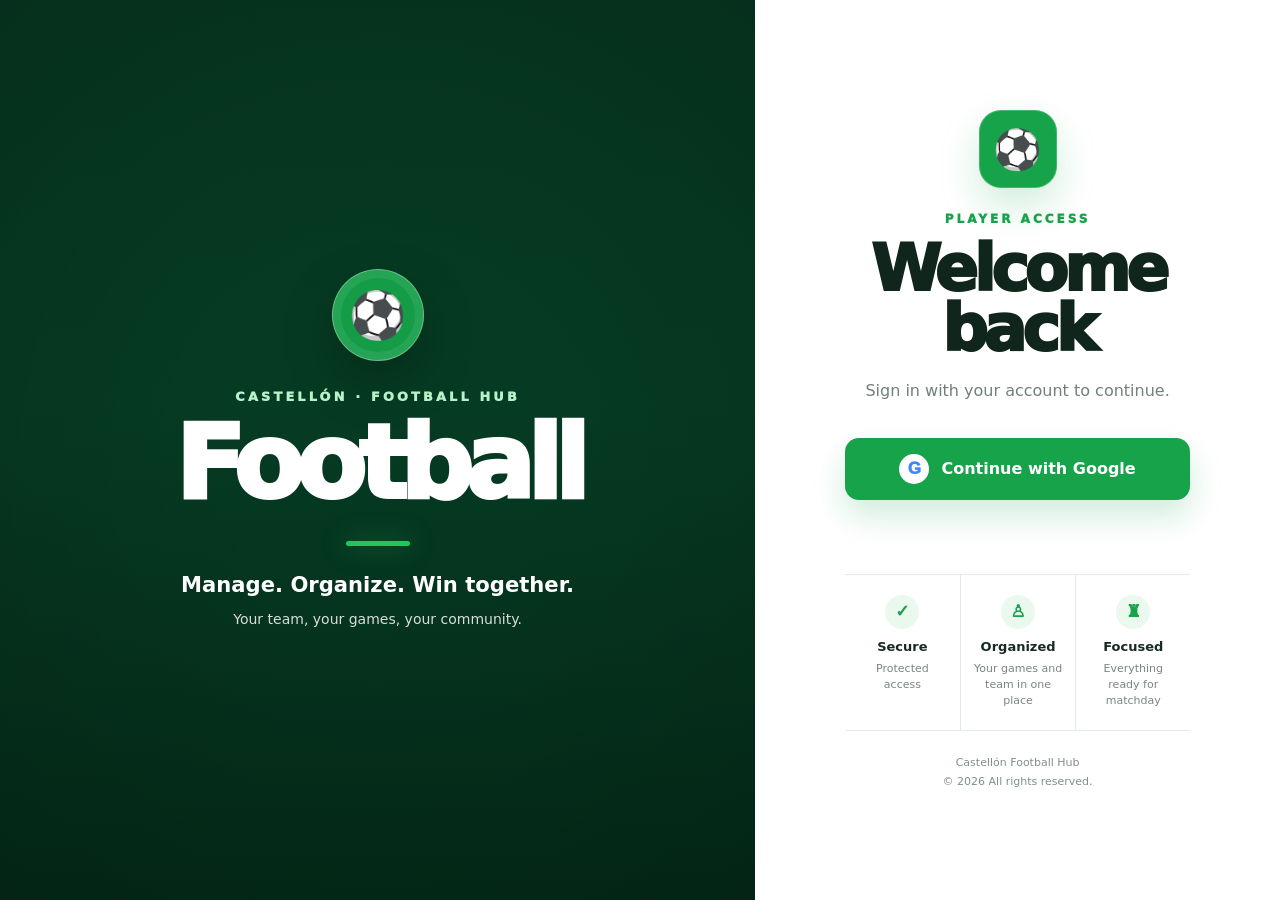
==== office.html @ 0c34403b "Build FC Castellon clubhouse with match centre and private club office" ====
<!doctype html><html lang="en"><head><meta charset="utf-8"><meta name="viewport" content="width=device-width,initial-scale=1"><meta name="theme-color" content="#0b1220"><meta http-equiv="Cache-Control" content="no-cache, no-store, must-revalidate"><meta http-equiv="Pragma" content="no-cache"><meta http-equiv="Expires" content="0"><link rel="icon" type="image/svg+xml" href="favicon.svg"><link rel="apple-touch-icon" href="favicon.svg"><title>Football — Admin</title><link rel="stylesheet" href="style.css?v=20260824-26"><link rel="stylesheet" href="mobile-nav.css?v=20260824-4"><link rel="stylesheet" href="finance-mobile.css?v=20260901-2"><link rel="stylesheet" href="finance-layout.css?v=20260901-6"><link rel="stylesheet" href="dashboard-stats.css?v=20260825-2"><link rel="stylesheet" href="bibs.css?v=20260826-2"><link rel="stylesheet" href="players-view.css?v=20260901-1"><link rel="stylesheet" href="member-user-menu.css?v=20260826-1"><link rel="stylesheet" href="member-payments.css?v=20260827-1"><link rel="stylesheet" href="login-ui-refresh.css?v=20260828-1"><link rel="stylesheet" href="mobile-menu-access.css?v=20260828-4"><link rel="stylesheet" href="office-theme.css?v=20261031-1"></head><body><header class="topbar"><div class="brand-wrap"><div class="ball-logo">⚽</div><div><div class="brand">Football</div><div class="sub">Castellón · Admin</div></div></div><div class="top-actions"><button class="btn btn-primary" id="newGame" style="display:none">+ New Game</button><button class="btn btn-secondary" id="signOut" style="display:none">Sign out</button></div></header><main class="container"><nav class="nav" aria-label="Main navigation"><button class="nav-item active" data-view="dashboard" data-permission="dashboard.view">Dashboard</button><button class="nav-item" data-view="players" data-permission="players.view">Players</button><button class="nav-item" data-view="games" data-permission="games.view">Games</button><button class="nav-item" data-member-payments="true" data-member-only="true">Payments</button><button class="nav-item" data-view="finance" data-permission="payments.view">Finance</button><button class="nav-item" data-view="admin" data-permission="access.manage">Admin & Access</button></nav><div id="app"></div></main><div id="modal-root"></div><script src="api/client.js?v=20261031-php1"></script><script src="api/app-client.js?v=20261031-php1"></script><script src="app.js?v=20261031-php1"></script><script src="players-view.js?v=20261031-php1"></script><script src="auto-teams.js?v=20261031-php1"></script><script src="login-ui-refresh.js?v=20261031-php1"></script><script src="player-games-only.js?v=20261031-php1"></script><script src="player-access.js?v=20261031-php1"></script><script src="member-profile.js?v=20261031-php1"></script><script src="member-user-menu.js?v=20261031-php1"></script><script src="player-access-admin.js?v=20261031-php1"></script><script src="member-profile-style.js?v=20261031-php1"></script><script src="member-payments-page.js?v=20261031-php1"></script><script src="member-payments-badge.js?v=20261031-php1"></script><script src="bib-tracking.js?v=20261031-php1"></script><script src="game-calendar.js?v=20261031-php1"></script><script src="player-nav-visibility.js?v=20261031-php1"></script><script src="member-game-signup.js?v=20261031-php1"></script><script src="member-game-squad.js?v=20261031-php1"></script><script src="member-preview-avatar.js?v=20261031-php1"></script><script src="member-bibs-warning.js?v=20261031-php1"></script><script src="office-entry.js?v=20261031-1"></script></body></html>
---- style.css ----
:root{font-family:Inter,ui-sans-serif,system-ui,-apple-system,BlinkMacSystemFont,"Segoe UI",sans-serif;color:#162033;background:#eef3f0;line-height:1.45}*{box-sizing:border-box}body{margin:0;background:radial-gradient(circle at 10% 0,#fff 0,#eef3f0 40%,#e8eee9 100%)}button,input,select{font:inherit}.topbar{position:sticky;top:0;z-index:5;background:#071b12;color:#fff;padding:16px max(18px,calc((100vw - 1180px)/2));display:flex;justify-content:space-between;align-items:center;box-shadow:0 5px 20px #071b1220}.brand-wrap{display:flex;align-items:center;gap:11px}.ball-logo{width:42px;height:42px;border-radius:12px;display:grid;place-items:center;background:#16a34a;font-size:23px;box-shadow:inset 0 0 0 1px #ffffff20}.brand{font-size:22px;font-weight:900;letter-spacing:-.04em}.sub{font-size:11px;color:#9fb8aa;margin-top:1px}.container{max-width:1180px;margin:auto;padding:20px 18px 60px}.nav{display:flex;gap:5px;margin-bottom:20px}.nav-item{border:1px solid transparent;background:transparent;color:#52655b;border-radius:10px;padding:9px 13px;font-weight:800;cursor:pointer}.nav-item:hover{background:#ffffffaa}.nav-item.active{background:#fff;color:#10231a;border-color:#dce6df;box-shadow:0 2px 8px #10231a0d}.page-head{display:flex;justify-content:space-between;align-items:flex-end;gap:18px;margin-bottom:17px}.eyebrow{text-transform:uppercase;letter-spacing:.12em;font-size:10px;font-weight:900;color:#698074}.eyebrow.light{color:#b7e7c9}.title{font-size:30px;font-weight:950;letter-spacing:-.05em;margin:1px 0}.muted{color:#697a71}.small{font-size:12px}.actions{display:flex;gap:7px;flex-wrap:wrap}.btn{border:0;border-radius:10px;padding:10px 14px;font-weight:850;cursor:pointer;transition:.15s transform,.15s box-shadow}.btn:hover{transform:translateY(-1px);box-shadow:0 5px 12px #10231a14}.btn-primary{background:#16a34a;color:#fff}.btn-secondary{background:#e2e9e4;color:#24362d}.btn-light{background:#fff;color:#0d4b29}.btn-outline-light{background:#ffffff15;color:#fff;border:1px solid #ffffff55}.card,.table-wrap{background:#fff;border:1px solid #dfe8e2;border-radius:15px;box-shadow:0 5px 18px #18362908}.hero{position:relative;overflow:hidden;min-height:210px;border-radius:18px;background:#07552d;color:#fff;margin-bottom:14px;display:flex;align-items:center;box-shadow:0 12px 30px #07552d24}.hero:before{content:"";position:absolute;inset:-20%;opacity:.22;background:repeating-linear-gradient(90deg,transparent 0,transparent 78px,#fff 79px,#fff 80px);transform:skewX(-12deg) scale(1.2)}.pitch-line{position:absolute;left:4%;right:4%;top:20px;bottom:20px;border:2px solid #fff;border-radius:8px;opacity:.23}.pitch-circle{position:absolute;width:145px;height:145px;border:2px solid #fff;border-radius:50%;left:calc(50% - 72px);top:calc(50% - 72px);opacity:.23}.hero-ball{position:absolute;right:8%;bottom:12%;font-size:66px;filter:drop-shadow(0 8px 8px #0005)}.hero-content{position:relative;padding:30px 34px}.hero h1{font-size:34px;line-height:1.05;letter-spacing:-.045em;margin:5px 0}.hero p{margin:7px 0 18px;color:#d5f4df}.hero-actions{display:flex;gap:8px}.stats{display:grid;grid-template-columns:repeat(4,1fr);gap:11px}.stat{display:flex;align-items:center;gap:12px;padding:16px;border-radius:14px;background:#fff;border:1px solid #dfe8e2;box-shadow:0 5px 18px #18362908}.card-accent{border-top:3px solid #16a34a}.stat-icon{width:38px;height:38px;border-radius:11px;background:#e9f7ed;display:grid;place-items:center;font-weight:900;color:#137333}.stat-label{font-size:11px;color:#6c7d74;font-weight:800}.stat-value{font-size:27px;font-weight:950;line-height:1.05;margin-top:3px}.section{margin-top:22px}.section-head{display:flex;justify-content:space-between;align-items:center;gap:10px;margin-bottom:9px}.section-head h2{font-size:17px;margin:0}.table-wrap{overflow:auto}.table{width:100%;border-collapse:collapse;min-width:760px}.table th,.table td{padding:12px 14px;border-bottom:1px solid #edf2ee;text-align:left}.table th{font-size:10px;text-transform:uppercase;letter-spacing:.09em;color:#6b7b72;background:#f8faf8}.table tr:last-child td{border-bottom:0}.player-cell{display:flex;align-items:center;gap:9px}.avatar{width:29px;height:29px;border-radius:50%;background:#d9f0df;color:#146b36;display:grid;place-items:center;font-size:11px;font-weight:900}.badge{display:inline-flex;align-items:center;gap:4px;padding:5px 9px;border-radius:99px;font-size:11px;font-weight:900;white-space:nowrap}.badge-green{background:#dcfce7;color:#166534}.badge-amber{background:#fef3c7;color:#92400e}.badge-red{background:#fee2e2;color:#991b1b}.badge-slate{background:#e7ece9;color:#4a5b52}.check{width:19px;height:19px;accent-color:#16a34a;cursor:pointer}.pay-check{display:inline-flex;align-items:center;gap:7px;font-size:11px;font-weight:800}.icon-btn{border:0;background:#edf2ee;color:#52655b;width:32px;height:32px;border-radius:9px;cursor:pointer;font-size:20px;line-height:1}.icon-btn.danger{color:#a23c3c;background:#fff0f0}.game-list{display:grid;gap:10px}.game-card{display:flex;align-items:center;justify-content:space-between;gap:14px;padding:16px}.game-date{display:flex;align-items:center;gap:12px}.date-icon{width:42px;height:42px;border-radius:12px;background:#e7f6eb;display:grid;place-items:center}.empty{text-align:center;padding:35px;color:#697a71}.notice{padding:11px 13px;background:#effbf2;border:1px solid #bfe8c8;color:#166534;border-radius:10px;font-size:13px}.calendar{overflow:hidden}.calendar-head,.calendar-grid{display:grid;grid-template-columns:repeat(7,1fr)}.calendar-head div{padding:11px 8px;background:#f5f8f5;border-bottom:1px solid #dfe8e2;font-size:10px;font-weight:900;text-transform:uppercase;letter-spacing:.08em;color:#687970}.calendar-day{min-height:115px;padding:8px;border-right:1px solid #edf2ee;border-bottom:1px solid #edf2ee;background:#fff}.calendar-day:nth-child(7n){border-right:0}.calendar-day.muted-day{background:#f8faf8;color:#a0ada6}.calendar-day.today{background:#f0faf2;box-shadow:inset 0 0 0 2px #86d59a}.day-number{font-size:12px;font-weight:900}.game-chip{display:block;width:100%;margin-top:7px;padding:7px 8px;border:0;border-left:3px solid #16a34a;border-radius:8px;background:#e9f8ed;color:#145b2d;text-align:left;font-size:11px;font-weight:900;cursor:pointer}.game-chip small{display:block;color:#4b755b;font-weight:650;margin-top:2px}.month-label{min-width:145px}.modal-bg{position:fixed;inset:0;background:#06140db8;display:flex;align-items:center;justify-content:center;padding:18px;z-index:20}.modal{width:min(500px,100%);background:#fff;border-radius:17px;padding:21px;box-shadow:0 25px 70px #0005}.modal-top{display:flex;justify-content:space-between;align-items:center}.modal h2{margin:0 0 17px;font-size:21px;letter-spacing:-.03em}.field{margin:12px 0}.field label{display:block;font-size:12px;font-weight:850;color:#47584f;margin-bottom:5px}.field input,.field select{width:100%;padding:10px 11px;border:1px solid #cbd8cf;border-radius:9px;background:#fff;outline:none}.field input:focus,.field select:focus{border-color:#16a34a;box-shadow:0 0 0 3px #16a34a18}.modal-actions{display:flex;justify-content:flex-end;gap:8px;margin-top:18px}.checkbox-row{display:flex;gap:8px;align-items:center;padding:10px 0;font-size:13px;font-weight:700}@media(max-width:720px){.topbar{padding:14px}.container{padding:15px 12px 45px}.stats{grid-template-columns:1fr 1fr}.page-head{display:block}.page-head .actions{margin-top:12px}.hero-content{padding:25px 22px}.hero h1{font-size:28px}.hero-ball{font-size:45px;right:5%;bottom:6%}.game-card{align-items:flex-start;flex-direction:column}.calendar-day{min-height:80px;padding:5px}.calendar-head div{font-size:9px;padding:8px 3px}.game-chip{padding:5px;font-size:9px}.month-label{min-width:auto}}
.fallback{margin-top:20px;padding:70px 30px;text-align:center;min-height:420px;display:grid;place-items:center;align-content:center}.fallback-icon{width:72px;height:72px;border-radius:20px;background:#dcfce7;display:grid;place-items:center;font-size:38px;margin-bottom:15px}.fallback h1{margin:0;font-size:30px;letter-spacing:-.04em}.fallback p{color:#687970;max-width:460px;margin:8px auto 20px}
.hero{position:relative;overflow:hidden;min-height:235px;border-radius:20px;background:linear-gradient(135deg,#064e2a,#0b6b37);color:#fff;display:flex;align-items:center;margin-bottom:15px;box-shadow:0 15px 35px #064e2a25}.hero-pitch{position:absolute;inset:20px;border:2px solid #ffffff30;border-radius:12px}.hero-pitch:after{content:"";position:absolute;left:50%;top:0;bottom:0;border-left:2px solid #ffffff30}.hero-pitch:before{content:"";position:absolute;width:110px;height:110px;border:2px solid #ffffff30;border-radius:50%;left:calc(50% - 55px);top:calc(50% - 55px)}.hero-copy{position:relative;width:100%;padding:34px}.hero h1{font-size:36px;line-height:1.05;margin:5px 0;letter-spacing:-.05em}.hero p{color:#d6f4df}.hero-ball{position:absolute;right:9%;font-size:75px;filter:drop-shadow(0 10px 8px #0005)}.hero-actions{display:flex;gap:8px;margin-top:18px}.btn-ghost{background:#ffffff18;color:#fff;border:1px solid #ffffff55}.light{color:#bdeccf}.stats{display:grid;grid-template-columns:repeat(4,1fr);gap:12px}.stat{background:#fff;border:1px solid #dce7df;border-radius:15px;padding:16px;display:flex;align-items:center;gap:12px;box-shadow:0 6px 18px #18362909}.stat-icon{width:40px;height:40px;border-radius:12px;background:#e7f7ec;display:grid;place-items:center;font-size:18px}.stat small{display:block;font-size:10px;font-weight:900;letter-spacing:.08em;color:#6c7b73}.stat strong{font-size:28px;line-height:1.1}.section{margin-top:22px}.section-head{display:flex;justify-content:space-between;align-items:end;margin-bottom:10px}.section-head h2{margin:0}.section-head p{margin:2px 0 0;color:#718078;font-size:12px}.squad{overflow:hidden}.squad-row{display:grid;grid-template-columns:1.6fr .9fr 1fr 30px;align-items:center;gap:10px;padding:12px 15px;border-bottom:1px solid #edf2ee}.squad-row:last-child{border-bottom:0}.who{display:flex;align-items:center;gap:9px}.who small{display:block;color:#748078;font-size:11px;margin-top:2px}.avatar{width:32px;height:32px;border-radius:50%;background:#dff3e5;color:#126733;display:grid;place-items:center;font-size:11px;font-weight:900;flex:none}.toggle{display:flex;align-items:center;gap:7px;font-size:12px;font-weight:750}.toggle input{width:18px;height:18px;accent-color:#16a34a}.remove{border:0;background:#f1f4f2;color:#65736c;border-radius:8px;width:30px;height:30px;font-size:19px;cursor:pointer}.badge{display:inline-flex;padding:5px 9px;border-radius:99px;font-size:11px;font-weight:900}.badge-green{background:#dcfce7;color:#166534}.badge-red{background:#fee2e2;color:#991b1b}.badge-amber{background:#fef3c7;color:#92400e}.badge-slate{background:#e8eeea;color:#506057}.calendar{overflow:hidden}.cal-head,.cal-grid{display:grid;grid-template-columns:repeat(7,1fr)}.cal-head{background:#f5f8f5}.cal-head b{padding:11px;font-size:10px;text-transform:uppercase;color:#68776f}.cal-day{min-height:110px;padding:8px;border-top:1px solid #e9efeb;border-right:1px solid #e9efeb}.cal-day:nth-child(7n){border-right:0}.cal-day.muted{background:#fafcfb;color:#a9b3ae}.game-chip{display:block;width:100%;border:0;border-left:3px solid #16a34a;background:#e8f7ed;color:#145b2d;border-radius:7px;padding:6px;margin-top:7px;text-align:left;font-size:10px;font-weight:900;cursor:pointer}.game-chip small{display:block;font-weight:600}.table-card{overflow:auto}table{width:100%;border-collapse:collapse;min-width:650px}th,td{text-align:left;padding:13px 15px;border-bottom:1px solid #edf2ee}th{font-size:10px;text-transform:uppercase;color:#718078;background:#f7f9f7}.game-list{display:grid;gap:11px}.game-item{padding:18px;display:flex;justify-content:space-between;align-items:center}.game-item h3{margin:3px 0;font-size:17px}.game-item p{margin:0;color:#718078}.modal-bg{position:fixed;inset:0;background:#03130cb8;display:grid;place-items:center;padding:20px;z-index:30}.modal{width:min(480px,100%);background:#fff;border-radius:18px;padding:20px;box-shadow:0 30px 80px #0005}.modal-head{display:flex;justify-content:space-between;align-items:center}.modal h2{margin:0 0 15px}.modal label{display:block;font-size:12px;font-weight:850;color:#526158;margin:12px 0}.modal input,.modal select{display:block;width:100%;margin-top:5px;padding:10px;border:1px solid #cdd9d1;border-radius:9px}.modal label.checkline{display:flex;gap:8px;align-items:center}.modal label.checkline input{width:auto;margin:0}.modal-actions{display:flex;justify-content:flex-end;gap:8px;margin-top:18px}.notice{padding:10px;background:#effaf2;border-radius:9px;color:#166534;font-size:12px}@media(max-width:760px){.stats{grid-template-columns:1fr 1fr}.squad-row{grid-template-columns:1fr 1fr}.squad-row>span,.squad-row>.remove{justify-self:start}.hero-copy{width:100%;padding:26px 22px}.hero h1{font-size:28px}.hero-ball{font-size:50px;right:5%}.page-head{display:block}.page-head .actions{margin-top:10px}}
.analytics-grid{display:grid;grid-template-columns:1fr 1fr;gap:14px;margin-top:18px}.analytics-card{padding:18px}.card-title{display:flex;justify-content:space-between}.card-title h3{margin:0}.card-title p{margin:4px 0 0;color:#748078;font-size:11px}.metric-row{display:grid;grid-template-columns:repeat(3,1fr);gap:10px;margin-top:18px}.metric-row div{padding:13px;background:#f6f9f6;border-radius:11px}.metric-row small{display:block;color:#718078;font-size:9px;font-weight:900}.metric-row strong{font-size:25px}.progress-value{display:flex;align-items:baseline;gap:8px;margin-top:18px}.progress-value strong{font-size:30px}.progress-value span{color:#718078;font-size:11px}.progress{height:9px;background:#e8eee9;border-radius:99px;overflow:hidden;margin:10px 0 14px}.progress i{display:block;height:100%;background:#16a34a;border-radius:inherit}.mini-stats{display:flex;justify-content:space-between;color:#718078;font-size:11px}.mini-stats b{color:#24332b}.leaders{overflow:hidden}.leader-row{display:flex;justify-content:space-between;align-items:center;padding:11px 15px;border-bottom:1px solid #edf2ee}.leader-row:last-child{border-bottom:0}.leader-row>strong{font-size:16px;color:#166534}@media(max-width:760px){.analytics-grid{grid-template-columns:1fr}.metric-row{grid-template-columns:1fr 1fr}.mini-stats{display:grid;gap:5px}}
.auth-card{max-width:430px;margin:80px auto;padding:30px;text-align:center}.auth-card .ball-logo{margin:0 auto 14px}.auth-card h1{margin:6px 0}.auth-card form{text-align:left;margin-top:22px}.auth-card .btn{width:100%;margin-top:8px}.auth-error{color:#b91c1c;font-size:12px;min-height:18px;margin-top:12px}.error-card{max-width:720px;margin:60px auto;padding:26px}.error-card h2{margin-top:0}.auth-card input{box-sizing:border-box}.auth-card label{display:block;font-size:12px;font-weight:850;color:#526158;margin:12px 0}.auth-card input{display:block;width:100%;margin-top:5px;padding:11px;border:1px solid #cdd9d1;border-radius:9px}.auth-card .muted{line-height:1.5}
.top-actions{display:flex;gap:8px;align-items:center}.top-actions .btn{white-space:nowrap}
.access-card{padding:18px;margin-top:16px}.access-card h2{margin:0}.member-list{margin-top:12px}.member-row{display:grid;grid-template-columns:1.7fr 1fr auto;gap:14px;align-items:center;padding:13px 0;border-bottom:1px solid #edf2ee}.member-row:last-child{border-bottom:0}.member-row small{display:block;color:#748078;font-size:11px;margin-top:2px}.member-role{display:flex;gap:6px;flex-wrap:wrap}.permission-table{overflow:auto;margin-top:10px}.permission-head,.permission-row{display:grid;grid-template-columns:minmax(220px,1fr) repeat(4,minmax(110px,1fr));align-items:center;min-width:760px}.permission-head{background:#f6f9f6;border:1px solid #e5ece7;border-radius:10px 10px 0 0;padding:11px 13px;font-size:10px;text-transform:uppercase;letter-spacing:.07em;color:#68776f}.permission-row{padding:11px 13px;border:1px solid #edf2ee;border-top:0}.permission-row>span small{display:block;color:#8a958f;font-size:10px;margin-top:2px}.perm-toggle{display:grid;place-items:center}.perm-toggle input{display:none}.perm-toggle span{width:38px;height:22px;border-radius:99px;background:#dce4df;position:relative;cursor:pointer;transition:.15s}.perm-toggle span:after{content:"";position:absolute;width:16px;height:16px;left:3px;top:3px;border-radius:50%;background:#fff;box-shadow:0 1px 3px #0002;transition:.15s}.perm-toggle input:checked+span{background:#16a34a}.perm-toggle input:checked+span:after{transform:translateX(16px)}.access-denied{max-width:520px}.access-denied h1{margin:5px 0}.error-card{max-width:720px;margin:60px auto;padding:26px}.error-card h2{margin-top:0}@media(max-width:760px){.member-row{grid-template-columns:1fr}.permission-head,.permission-row{grid-template-columns:220px repeat(4,100px)}}


/* Super Admin preview mode */
.preview-banner{display:flex;align-items:center;justify-content:space-between;gap:16px;margin:16px auto 0;max-width:980px;padding:12px 16px;border:1px solid #f0c36a;background:#fff8e6;color:#6b4b00;border-radius:12px;box-shadow:0 4px 14px rgba(0,0,0,.06)}
.preview-banner .btn{white-space:nowrap}
@media(max-width:700px){.preview-banner{margin:12px;flex-direction:column;align-items:flex-start}}

/* Friday attendance overview */
.game-overview-hero{display:grid;grid-template-columns:1fr auto auto;gap:20px;align-items:center;padding:20px 22px;margin-bottom:14px;border-left:4px solid #16a34a}
.game-overview-hero h2{margin:3px 0 4px;font-size:24px;letter-spacing:-.04em}
.game-overview-hero p{margin:0;color:#718078;font-size:12px}
.next-count{display:flex;flex-direction:column;align-items:center;justify-content:center;min-width:82px;padding:9px 13px;border-radius:12px;background:#effaf2}
.next-count strong{font-size:27px;line-height:1;color:#126733}.next-count span{font-size:10px;text-transform:uppercase;font-weight:900;color:#65816f;margin-top:3px}
.game-filter-bar{display:flex;gap:7px;margin:15px 0}
.game-filter{border:1px solid #dce6df;background:#fff;color:#5b6d64;border-radius:10px;padding:9px 13px;font-weight:850;cursor:pointer}
.game-filter:hover{background:#f5f9f6}.game-filter.active{background:#0b542d;color:#fff;border-color:#0b542d}
.game-filter span{font-size:10px;opacity:.75;margin-left:3px}
.game-overview-list{display:grid;gap:12px}
.game-overview-card{overflow:hidden;padding:0}
.game-overview-main{display:grid;grid-template-columns:1fr auto;gap:20px;align-items:center;padding:17px 18px;border-bottom:1px solid #edf2ee}
.game-overview-date{display:flex;align-items:center;gap:13px}
.game-day{width:44px;height:44px;border-radius:12px;background:#e8f7ed;color:#146b36;display:grid;place-items:center;font-size:15px;font-weight:950;flex:none}
.game-overview-card.past .game-day{background:#eef1ef;color:#65746c}
.game-overview-date h3{margin:2px 0 2px;font-size:17px;letter-spacing:-.02em}
.game-overview-date p{margin:0;color:#718078;font-size:11px}
.game-overview-stats{display:flex;gap:7px}
.game-overview-stats div{min-width:70px;padding:8px 10px;border-radius:10px;background:#f6f9f6;text-align:center}
.game-overview-stats strong{display:block;font-size:19px;line-height:1.1}
.game-overview-stats span{display:block;margin-top:2px;font-size:9px;text-transform:uppercase;letter-spacing:.06em;font-weight:900;color:#718078}
.game-overview-players{display:flex;gap:7px;flex-wrap:wrap;padding:13px 18px}
.player-chip{display:inline-flex;align-items:center;gap:6px;border:1px solid #dfe8e2;background:#f8faf8;border-radius:99px;padding:5px 9px 5px 5px;font-size:11px;font-weight:800;color:#405148}
.player-chip i{width:23px;height:23px;border-radius:50%;display:grid;place-items:center;background:#dceee1;color:#166534;font-style:normal;font-size:9px;font-weight:950}
.player-chip.playing{background:#eefaf1;border-color:#c9e9d1;color:#145b2d}
.player-chip.attended{background:#dcfce7;border-color:#a9dfb7;color:#166534}
.player-chip.guest{border-color:#f2d89a;background:#fff9e8;color:#765817}
.player-chip.guest i{background:#f8e6b7;color:#765817}
.player-chip em{font-style:normal;font-size:9px;text-transform:uppercase;letter-spacing:.04em;opacity:.75}
.player-chip b{font-size:12px;color:#16a34a}
.empty-game-note{font-size:12px;color:#87948d;padding:3px 0}
.game-overview-actions{display:flex;align-items:center;justify-content:space-between;gap:10px;padding:10px 18px;background:#fbfcfb}
.game-status{font-size:10px;text-transform:uppercase;letter-spacing:.07em;font-weight:900;color:#7a8881}
@media(max-width:760px){
 .game-overview-hero{grid-template-columns:1fr auto}.game-overview-hero .btn{grid-column:1/-1;width:100%}
 .game-overview-main{grid-template-columns:1fr}.game-overview-stats{display:grid;grid-template-columns:repeat(3,1fr)}
 .game-overview-stats div{min-width:0}.game-overview-actions{align-items:stretch;flex-direction:column}.game-overview-actions .btn{width:100%}
}

/* Player attendance history */
.history-list{display:grid;gap:8px;max-height:55vh;overflow:auto}.history-row{display:flex;align-items:center;justify-content:space-between;gap:16px;padding:12px 14px;border:1px solid #e2e8e5;border-radius:12px;background:#f8faf9}.history-row b{display:block}.history-row small{display:block;margin-top:3px;color:#71807a}.notice{padding:10px 12px;border-radius:10px;background:#f1f6f3;color:#52635c;font-size:13px}

/* Game navigation */
.game-nav{display:flex;align-items:center;justify-content:center;position:relative;margin-bottom:10px;width:100%}
.game-nav>div{min-width:0;text-align:center;padding:0 64px;width:100%}
.game-arrow{position:absolute;top:50%;transform:translateY(-50%);width:46px;height:46px;border:1px solid rgba(255,255,255,.28);border-radius:14px;background:rgba(255,255,255,.12);color:#fff;font-size:25px;line-height:1;display:grid;place-items:center;cursor:pointer;box-shadow:0 8px 20px rgba(0,0,0,.14);transition:transform .16s ease,background .16s ease,border-color .16s ease}
.game-arrow[data-game-nav="prev"]{left:0}
.game-arrow[data-game-nav="next"]{right:0}
.game-arrow:hover{transform:translateY(-50%) scale(1.04)}
.game-arrow:hover{transform:translateY(-50%) scale(1.04);background:rgba(255,255,255,.2);border-color:rgba(255,255,255,.5)}
.game-arrow:active{transform:translateY(-50%) scale(.96)}
.game-arrow:focus-visible{outline:3px solid rgba(255,255,255,.65);outline-offset:3px}
@media(max-width:600px){.game-nav>div{padding:0 50px}.game-arrow{width:40px;height:40px;border-radius:12px;font-size:22px}}

.finance-toolbar{display:flex;justify-content:space-between;align-items:end;gap:20px;padding:16px 18px;margin-bottom:14px}.finance-toolbar label{display:block;font-size:11px;font-weight:850;color:#526158}.finance-toolbar select{display:block;margin-top:5px;min-width:190px;padding:10px 11px;border:1px solid #cbd8cf;border-radius:9px;background:#fff}.finance-rates{display:flex;gap:18px;color:#718078;font-size:12px}.finance-rates b{color:#24332b;margin-left:4px}.finance-stats{margin-bottom:16px}.finance-card{padding:18px;margin-top:16px}.finance-table{overflow:auto;margin-top:10px}.finance-table table{min-width:650px}.finance-outlook{display:grid;grid-template-columns:repeat(4,1fr);gap:10px;margin-top:12px}.finance-outlook>div{padding:14px;background:#f6f9f6;border-radius:11px}.finance-outlook span{display:block;color:#718078;font-size:10px;font-weight:800;text-transform:uppercase;letter-spacing:.05em}.finance-outlook b{display:block;font-size:20px;margin-top:4px}.forecast-list{display:grid;grid-template-columns:repeat(4,1fr);gap:8px;margin-top:12px}.forecast-list>div{display:flex;justify-content:space-between;padding:9px 11px;background:#f8faf8;border-radius:9px;font-size:11px}.forecast-list span{color:#718078}@media(max-width:760px){.finance-toolbar{display:block}.finance-rates{margin-top:12px;display:grid;gap:5px}.finance-outlook{grid-template-columns:1fr 1fr}.forecast-list{grid-template-columns:1fr 1fr}}
---- mobile-nav.css ----
/* Shared navigation icons and layout */
.nav-item[data-view="dashboard"]::before{content:"⌂"}
.nav-item[data-view="players"]::before{content:"♟"}
.nav-item[data-view="games"]::before{content:"⚽"}
.nav-item[data-member-payments="true"]::before{content:"€"}
.nav-item[data-view="finance"]::before{content:"▣"}
.nav-item[data-view="admin"]::before{content:"⚙"}

.nav-item::before{
  display:inline-grid;
  place-items:center;
  width:18px;
  margin-right:7px;
  font-size:15px;
  line-height:1;
  font-weight:900;
}

@media(max-width:720px){
  html,body{overflow-x:hidden}
  body{padding-bottom:calc(82px + env(safe-area-inset-bottom))}
  #app{min-height:100vh;padding-bottom:0}
  .container{padding:15px 12px calc(92px + env(safe-area-inset-bottom))}

  .nav{
    position:fixed !important;
    left:10px !important;
    right:10px !important;
    bottom:calc(10px + env(safe-area-inset-bottom)) !important;
    width:auto !important;
    height:62px !important;
    z-index:1000 !important;
    display:flex !important;
    align-items:center !important;
    justify-content:space-around !important;
    gap:4px !important;
    margin:0 !important;
    padding:6px !important;
    background:rgba(255,255,255,.97) !important;
    border:1px solid #d8e5dc !important;
    border-radius:18px !important;
    box-shadow:0 12px 34px rgba(7,27,18,.18),0 2px 8px rgba(7,27,18,.07) !important;
    backdrop-filter:blur(16px);
    -webkit-backdrop-filter:blur(16px);
  }

  .nav-item{
    flex:1 1 0 !important;
    min-width:0 !important;
    width:auto !important;
    height:50px !important;
    padding:0 !important;
    border:0 !important;
    border-radius:13px !important;
    display:grid !important;
    place-items:center !important;
    color:#617168 !important;
    font-size:0 !important;
    line-height:1 !important;
    background:transparent !important;
    box-shadow:none !important;
    transform:none !important;
    transition:background .15s ease,color .15s ease,transform .15s ease;
  }

  .nav-item::before{
    width:auto !important;
    margin:0 !important;
    font-size:20px !important;
    line-height:1 !important;
  }

  .nav-item:hover{background:#f1f6f2 !important}
  .nav-item.active{
    background:#e7f7ec !important;
    color:#126733 !important;
    border:1px solid #ccebd4 !important;
    box-shadow:none !important;
  }

  .nav-item:active{transform:scale(.94) !important}

  /* Finance uses wider cards/tables; keep them inside the viewport so they
     cannot affect the fixed navigation bar's horizontal positioning. */
  .finance-toolbar,.finance-stats,.finance-card,.finance-outlook,.forecast-list{max-width:100%;min-width:0}
  .finance-toolbar{margin-left:0;margin-right:0;border-radius:15px}
  .finance-card{overflow:hidden}
  .finance-table{max-width:100%;overflow-x:auto;-webkit-overflow-scrolling:touch}
}

@media(min-width:721px){
  .nav-item{display:inline-flex;align-items:center}
}

.players-count{
  display:inline-flex;
  align-items:center;
  width:max-content;
  margin-top:7px;
  padding:4px 9px;
  border-radius:999px;
  background:#e7f7ec;
  border:1px solid #ccebd4;
  color:#126733;
  font-size:11px;
  font-weight:850;
}
---- finance-mobile.css ----
/* Finance module — mobile-first polish */
@media (max-width:720px){
  body:has(.finance-stats) .container,
  body:has(.finance-outlook) .container{padding-bottom:112px}

  .finance-page-head,
  .page-head:has(+ .finance-stats){display:block;margin-bottom:14px}
  .finance-page-head .title,
  .page-head .title{font-size:28px;line-height:1.05}
  .finance-page-head .actions,
  .page-head .actions{width:100%;margin-top:12px}
  #finance-season-select{width:100%;min-height:46px;padding:10px 12px;border-radius:12px;background:#fff;border:1px solid #d5e0d8;font-weight:800}

  body:has(#finance-season-select) .analytics-grid{display:block!important}
  body:has(#finance-season-select) .analytics-grid > .analytics-card{margin-bottom:11px}
  body:has(#finance-season-select) .analytics-grid > .analytics-card:last-child{margin-bottom:0}

  .finance-stats{grid-template-columns:repeat(2,minmax(0,1fr));gap:9px;margin-bottom:14px}
  .finance-stats .stat{min-width:0;padding:13px 11px;border-radius:14px;gap:9px}
  .finance-stats .stat-icon{width:34px;height:34px;border-radius:10px;flex:none;font-size:15px}
  .finance-stats .stat small{font-size:8px;letter-spacing:.06em;line-height:1.15}
  .finance-stats .stat strong{font-size:20px;line-height:1.1;white-space:nowrap}

  .finance-grid,
  .analytics-grid{grid-template-columns:1fr!important;gap:11px}
  .analytics-card{padding:15px!important;border-radius:15px}
  .analytics-card h3{font-size:16px}
  .analytics-card p{font-size:11px}

  .finance-outlook{display:grid!important;grid-template-columns:repeat(2,minmax(0,1fr));gap:8px;padding:10px!important}
  .finance-outlook > div{min-width:0;padding:11px 10px;background:#f7faf8;border:1px solid #e3ebe5;border-radius:11px}
  .finance-outlook b{display:block;font-size:17px;line-height:1.15;margin-top:3px;white-space:nowrap}
  .finance-outlook small{font-size:9px;line-height:1.2}

  .finance-table-wrap,
  .finance-table-card,
  .analytics-card .table-wrap,
  .analytics-card .table-card{overflow:visible!important}
  .finance-table-wrap table,
  .finance-table-card table,
  .analytics-card .table-wrap table,
  .analytics-card .table-card table{min-width:0!important;width:100%}
  .finance-table-wrap thead,
  .finance-table-card thead,
  .analytics-card .table-wrap thead,
  .analytics-card .table-card thead{display:table-header-group}
  .finance-table-wrap tbody,
  .finance-table-card tbody,
  .analytics-card .table-wrap tbody,
  .analytics-card .table-card tbody{display:table-row-group}
  .finance-table-wrap tr,
  .finance-table-card tr,
  .analytics-card .table-wrap tr,
  .analytics-card .table-card tr{display:table-row;padding:0;border:0;border-radius:0;margin:0;background:#fff;box-shadow:none}
  .finance-table-wrap td,
  .finance-table-card td,
  .analytics-card .table-wrap td,
  .analytics-card .table-card td,
  .finance-table-wrap th,
  .finance-table-card th,
  .analytics-card .table-wrap th,
  .analytics-card .table-card th{display:table-cell;padding:10px 8px;border-bottom:1px solid #e4ebe6;text-align:left;vertical-align:middle}
  .finance-table-wrap td:nth-child(3),
  .finance-table-card td:nth-child(3),
  .analytics-card .table-wrap td:nth-child(3),
  .analytics-card .table-card td:nth-child(3){text-align:right;font-weight:900}
  .finance-table-wrap td:nth-child(4),
  .finance-table-card td:nth-child(4),
  .analytics-card .table-wrap td:nth-child(4),
  .analytics-card .table-card td:nth-child(4){margin-top:0}

  .section{margin-top:17px}
  .section-head{align-items:flex-start;margin-bottom:9px}
  .section-head h2{font-size:17px}
  .section-head p{font-size:11px}
  .actions .btn{flex:1;min-height:44px}

  .modal{width:calc(100vw - 28px);max-height:calc(100vh - 40px);overflow:auto;border-radius:18px;padding:17px}
  .modal-actions{position:sticky;bottom:0;background:#fff;padding-top:10px}
}

@media (max-width:390px){
  .finance-stats .stat{padding:11px 9px}
  .finance-stats .stat-icon{display:none}
  .finance-stats .stat strong{font-size:18px}
  .finance-outlook{grid-template-columns:1fr 1fr}
}
---- finance-layout.css ----
/* Finance layout */
body:has(#finance-season-select) .analytics-grid{display:flex;flex-direction:column;gap:16px}
body:has(#finance-season-select) .analytics-grid > .analytics-card:nth-child(1){order:2}
body:has(#finance-season-select) .analytics-grid > .analytics-card:nth-child(2){order:1}

.finance-paid-cell{width:110px;min-width:110px}
.finance-paid-control,.pay-check{display:inline-flex;align-items:center;gap:8px;min-height:36px;cursor:pointer;font-weight:700;white-space:nowrap}
.finance-paid-control input,.pay-check input.check{appearance:auto!important;display:inline-block!important;width:18px!important;height:18px!important;min-width:18px!important;margin:0!important;padding:0!important;opacity:1!important;visibility:visible!important;accent-color:#159447;cursor:pointer}
.finance-paid-control input:disabled,.pay-check input.check:disabled{cursor:wait}
@media (max-width:720px){
  .finance-paid-cell{width:auto;min-width:0}
  .finance-paid-control,.pay-check{gap:6px;font-size:12px}
}
---- dashboard-stats.css ----
/* Dashboard stats: render the final three-card layout. */
.hero + .stats {
  display: grid;
  grid-template-columns: repeat(3, minmax(0, 1fr));
  opacity: 1;
  visibility: visible;
}

/* The Present KPI is obsolete; keep the dashboard to the three active stats. */
.hero + .stats > .stat:nth-child(2) {
  display: none;
}

/* Admin permission matrix: keep the Player column after Viewer and aligned with the other role columns. */
.permission-table {
  overflow-x: auto;
}
.permission-head,
.permission-row {
  grid-template-columns: minmax(220px, 2fr) repeat(5, minmax(120px, 1fr)) !important;
  align-items: center;
}
.permission-head > *,
.permission-row > * {
  min-width: 0;
}
.permission-head > b,
.permission-row > .perm-toggle {
  justify-self: center;
}

@media (max-width: 760px) {
  .hero + .stats {
    grid-template-columns: 1fr;
  }
}
---- bibs.css ----
.bib-toggle{margin-left:0;white-space:nowrap}.bib-toggle input{accent-color:#16a34a}.bib-toggle span{font-size:12px;font-weight:700}.squad-row .bib-toggle{display:flex;align-items:center;gap:6px;margin:0}.squad-row{display:grid;grid-template-columns:minmax(0,1fr) 220px 220px 40px;align-items:center;column-gap:16px}.squad-row>.who{grid-column:1;grid-row:1;min-width:0}.squad-row>.toggle.payment-toggle,.squad-row>span:has(.badge){grid-column:2;grid-row:1;justify-self:start;margin:0;align-self:center}.squad-row>.bib-toggle{grid-column:3;grid-row:1;justify-self:start;align-self:center}.squad-row>.remove{grid-column:4;grid-row:1;justify-self:end;align-self:center}.squad-row>span:has(.badge){display:inline-flex;align-items:center}.squad-row>.toggle{margin:0}@media(max-width:720px){.squad-row{grid-template-columns:minmax(0,1fr) 1fr 1fr 30px;column-gap:10px;padding:12px}.squad-row>.toggle,.squad-row>span:has(.badge),.squad-row>.bib-toggle{font-size:11px}}
---- players-view.css ----
.players-roster-table{min-width:900px}.players-roster-table th,.players-roster-table td{vertical-align:middle}.players-roster-table th:nth-child(1),.players-roster-table td:nth-child(1){min-width:180px}.players-roster-table th:nth-child(2),.players-roster-table td:nth-child(2){min-width:145px}.players-roster-table th:nth-child(3),.players-roster-table td:nth-child(3){min-width:220px}.players-roster-table th[data-skill-level],.players-roster-table td[data-skill-level],.players-roster-table th[data-bibs-count-column],.players-roster-table td[data-bibs-count-cell]{width:105px;min-width:105px}.players-roster-table thead th:last-child,.players-roster-table tbody td:last-child{width:150px;min-width:150px}.players-roster-table tbody td:last-child{white-space:nowrap}.players-roster-table tbody td:last-child .actions{flex-wrap:nowrap}.players-count{margin-left:8px;font-size:.8rem;font-weight:600;color:var(--muted,#64748b)}#player-archive-section{margin-top:40px}
---- member-user-menu.css ----
.member-user-menu{position:relative;margin-left:10px;font-size:14px}.member-user-trigger{display:inline-flex;align-items:center;gap:9px;border:1px solid rgba(255,255,255,.12);background:#f4f8f5;color:#082016;border-radius:12px;padding:6px 10px 6px 7px;font:inherit;font-weight:700;cursor:pointer;min-height:42px}.member-user-trigger:hover{background:#fff}.member-user-avatar{width:30px;height:30px;border-radius:50%;object-fit:cover;display:inline-flex;align-items:center;justify-content:center;background:#dff3e8;color:#116b35;font-weight:800;flex:0 0 30px}.member-user-avatar-fallback{border:1px solid #c8e6d3}.member-user-name{max-width:150px;overflow:hidden;text-overflow:ellipsis;white-space:nowrap}.member-user-chevron{font-size:16px;line-height:1;color:#50715f;margin-left:2px}.member-user-dropdown{position:absolute;right:0;top:calc(100% + 8px);width:180px;background:#fff;border:1px solid #dce8e1;border-radius:12px;box-shadow:0 14px 35px rgba(12,38,24,.18);padding:6px;display:none;z-index:1000}.member-user-menu.open .member-user-dropdown{display:block}.member-user-option{width:100%;display:flex;align-items:center;gap:10px;border:0;background:transparent;border-radius:8px;padding:10px 11px;color:#10251a;font:inherit;font-weight:700;text-align:left;cursor:pointer}.member-user-option:hover{background:#eef6f1}.member-user-option span{width:18px;text-align:center;color:#18743a}@media(max-width:700px){.member-user-name{display:none}.member-user-trigger{padding-right:8px}.member-user-dropdown{right:0;width:170px}.member-user-menu{margin-left:6px}}
---- member-payments.css ----
.member-payments-shell{max-width:980px;margin:0 auto}.member-payments-head-page{margin-bottom:24px}.member-payments-head-page .title{margin-top:2px}.payment-preview-note{display:inline-flex;margin-top:12px;padding:8px 11px;border:1px solid #efdcae;border-radius:9px;background:#fff8e8;color:#8a6200;font-size:12px;font-weight:700}.member-payment-page-card{margin-top:0}.member-payments-loading{max-width:980px;margin:0 auto;padding:32px}.member-payments-loading h2{margin:4px 0 5px}.member-payments-error{max-width:980px;margin:0 auto;padding:28px}.member-payment-page-card .member-payment-head{padding:28px 30px 24px}.member-payment-page-card .payment-history-list{padding:0 20px}.nav [data-member-payments]{position:relative}.nav [data-member-payments] .member-payment-badge{position:absolute;top:-6px;right:-6px;z-index:2;min-width:18px;height:18px;padding:0 5px;border-radius:999px;background:#dc2626;color:#fff;display:inline-flex;align-items:center;justify-content:center;font-size:10px;font-weight:800;line-height:18px;border:2px solid #fff;box-sizing:border-box;pointer-events:none}.nav [data-member-payments] .member-payment-badge.hidden{display:none}@media(max-width:700px){.member-payments-shell{width:100%}.member-payments-head-page{margin-bottom:18px}.member-payment-page-card .member-payment-head{padding:22px}.member-payment-page-card .payment-history-list{padding:0 12px}}
---- login-ui-refresh.css ----
/* Login screen: full-viewport layout, isolated from legacy app styles. */

html.auth-page,
html:has(body.auth-screen-active) {
  width: 100% !important;
  min-width: 100% !important;
  height: 100% !important;
  min-height: 100% !important;
  margin: 0 !important;
  padding: 0 !important;
  overflow: hidden !important;
}

html:has(body.auth-screen-active) body.auth-screen-active {
  position: static !important;
  width: 100% !important;
  min-width: 100% !important;
  height: 100% !important;
  min-height: 100% !important;
  margin: 0 !important;
  padding: 0 !important;
  overflow: hidden !important;
  transform: none !important;
  zoom: 1 !important;
  background: #eef5f0 !important;
}

/* Nothing from the application shell participates in authentication. */
body.auth-screen-active > .topbar,
body.auth-screen-active > .container,
body.auth-screen-active > #app,
body.auth-screen-active > #modal-root {
  display: none !important;
}

/* The auth surface itself is the viewport. No max-width/card sizing. */
body.auth-screen-active > .auth-card:not(.access-denied) {
  position: fixed !important;
  inset: 0 !important;
  z-index: 2147483000 !important;
  display: grid !important;
  grid-template-columns: minmax(0, 1.18fr) minmax(440px, .82fr) !important;
  width: 100vw !important;
  width: 100dvw !important;
  max-width: none !important;
  min-width: 0 !important;
  height: 100vh !important;
  height: 100dvh !important;
  min-height: 0 !important;
  margin: 0 !important;
  padding: 0 !important;
  border: 0 !important;
  border-radius: 0 !important;
  box-shadow: none !important;
  overflow: hidden !important;
  background: #fff !important;
  box-sizing: border-box !important;
}

body.auth-screen-active > .auth-card:not(.access-denied) > * {
  box-sizing: border-box !important;
  min-width: 0 !important;
  min-height: 0 !important;
}

/* LEFT / BRAND PANEL */
body.auth-screen-active .auth-visual {
  position: relative !important;
  display: flex !important;
  align-items: center !important;
  justify-content: center !important;
  width: 100% !important;
  height: 100% !important;
  overflow: hidden !important;
  background: #063b23 url("login-stadium.svg") center / cover no-repeat !important;
  color: #fff !important;
}

body.auth-screen-active .auth-visual::before {
  content: "" !important;
  position: absolute !important;
  inset: 0 !important;
  pointer-events: none !important;
  background: linear-gradient(180deg, rgba(0,28,16,.08), rgba(0,65,34,.02) 45%, rgba(0,20,11,.42)) !important;
}

body.auth-screen-active .auth-visual::after {
  content: "" !important;
  position: absolute !important;
  inset: 0 !important;
  pointer-events: none !important;
  background: radial-gradient(circle at 50% 50%, transparent 0 25%, rgba(0,0,0,.16) 100%) !important;
}

body.auth-screen-active .auth-visual-overlay {
  position: absolute !important;
  inset: 0 !important;
  pointer-events: none !important;
  opacity: .8 !important;
}

body.auth-screen-active .auth-visual-copy {
  position: relative !important;
  z-index: 2 !important;
  width: min(760px, 78%) !important;
  margin: 0 auto !important;
  padding: 48px 0 !important;
  text-align: center !important;
  color: #fff !important;
}

body.auth-screen-active .auth-brand-mark {
  display: grid !important;
  place-items: center !important;
  width: 92px !important;
  height: 92px !important;
  margin: 0 auto 28px !important;
  border: 1px solid rgba(255,255,255,.35) !important;
  border-radius: 50% !important;
  background: rgba(22,163,74,.94) !important;
  box-shadow: 0 20px 50px rgba(0,0,0,.25), inset 0 0 0 8px rgba(255,255,255,.08) !important;
  font-size: 46px !important;
  line-height: 1 !important;
}

body.auth-screen-active .auth-visual-kicker {
  margin: 0 0 14px !important;
  color: #b9f1c9 !important;
  font-size: clamp(12px, 1vw, 15px) !important;
  line-height: 1.2 !important;
  font-weight: 950 !important;
  letter-spacing: .25em !important;
  text-transform: uppercase !important;
}

body.auth-screen-active .auth-visual h2 {
  margin: 0 !important;
  color: #fff !important;
  font-size: clamp(72px, 8vw, 132px) !important;
  line-height: .88 !important;
  font-weight: 950 !important;
  letter-spacing: -.075em !important;
}

body.auth-screen-active .auth-visual-rule {
  width: 64px !important;
  height: 5px !important;
  margin: 32px auto 24px !important;
  border-radius: 999px !important;
  background: #22c55e !important;
  box-shadow: 0 0 24px rgba(34,197,94,.55) !important;
}

body.auth-screen-active .auth-visual p {
  margin: 0 0 8px !important;
  color: #fff !important;
  font-size: clamp(20px, 1.65vw, 27px) !important;
  line-height: 1.4 !important;
  font-weight: 750 !important;
}

body.auth-screen-active .auth-visual span {
  color: rgba(255,255,255,.84) !important;
  font-size: clamp(14px, 1.05vw, 17px) !important;
  line-height: 1.5 !important;
}

/* RIGHT / AUTH PANEL */
body.auth-screen-active .auth-content {
  position: relative !important;
  display: flex !important;
  align-items: center !important;
  justify-content: center !important;
  width: 100% !important;
  height: 100% !important;
  min-width: 0 !important;
  min-height: 0 !important;
  padding: clamp(44px, 7vh, 88px) clamp(48px, 7vw, 120px) !important;
  overflow: auto !important;
  background: #fff !important;
  color: #10251b !important;
}

body.auth-screen-active .auth-content-inner {
  width: 100% !important;
  max-width: 560px !important;
  min-width: 0 !important;
  margin: 0 auto !important;
  text-align: center !important;
}

body.auth-screen-active .auth-logo {
  display: grid !important;
  place-items: center !important;
  width: 78px !important;
  height: 78px !important;
  min-width: 78px !important;
  max-width: 78px !important;
  margin: 0 auto 24px !important;
  border-radius: 22px !important;
  background: #16a34a !important;
  color: #fff !important;
  font-size: 39px !important;
  line-height: 1 !important;
  box-shadow: 0 18px 40px rgba(22,163,74,.2), inset 0 0 0 1px rgba(255,255,255,.2) !important;
}

body.auth-screen-active .auth-content .eyebrow {
  margin: 0 0 12px !important;
  color: #16a34a !important;
  font-size: 12px !important;
  line-height: 1.2 !important;
  font-weight: 950 !important;
  letter-spacing: .25em !important;
  text-transform: uppercase !important;
}

body.auth-screen-active .auth-content h1 {
  margin: 0 !important;
  color: #10251b !important;
  font-size: clamp(52px, 5vw, 76px) !important;
  line-height: .94 !important;
  font-weight: 950 !important;
  letter-spacing: -.07em !important;
}

body.auth-screen-active .auth-content p.muted {
  max-width: 430px !important;
  margin: 20px auto 34px !important;
  color: #718078 !important;
  font-size: clamp(16px, 1.25vw, 19px) !important;
  line-height: 1.55 !important;
}

body.auth-screen-active #google-login.auth-google {
  display: flex !important;
  align-items: center !important;
  justify-content: center !important;
  gap: 12px !important;
  width: 100% !important;
  min-width: 0 !important;
  min-height: 62px !important;
  margin: 0 !important;
  padding: 0 24px !important;
  border: 0 !important;
  border-radius: 14px !important;
  background: #16a34a !important;
  color: #fff !important;
  font-size: 16px !important;
  line-height: 1 !important;
  font-weight: 900 !important;
  white-space: nowrap !important;
  cursor: pointer !important;
  box-shadow: 0 16px 32px rgba(22,163,74,.2) !important;
  transition: transform .16s ease, box-shadow .16s ease, background .16s ease !important;
}

body.auth-screen-active #google-login.auth-google:hover {
  transform: translateY(-2px) !important;
  background: #149447 !important;
  box-shadow: 0 20px 40px rgba(22,163,74,.28) !important;
}

body.auth-screen-active .google-mark {
  display: grid !important;
  place-items: center !important;
  flex: 0 0 30px !important;
  width: 30px !important;
  height: 30px !important;
  border-radius: 50% !important;
  background: #fff !important;
  color: #4285f4 !important;
  font-family: Arial, sans-serif !important;
  font-size: 17px !important;
  font-weight: 950 !important;
}

body.auth-screen-active .auth-error {
  min-height: 18px !important;
  margin: 12px 0 0 !important;
  color: #a23c3c !important;
  font-size: 12px !important;
}

body.auth-screen-active .auth-benefits {
  display: grid !important;
  grid-template-columns: repeat(3, minmax(0, 1fr)) !important;
  width: 100% !important;
  margin: 44px 0 0 !important;
  border-top: 1px solid #e2ebe5 !important;
  border-bottom: 1px solid #e2ebe5 !important;
}

body.auth-screen-active .auth-benefit {
  display: flex !important;
  min-width: 0 !important;
  padding: 20px 12px 21px !important;
  flex-direction: column !important;
  align-items: center !important;
  gap: 7px !important;
}

body.auth-screen-active .auth-benefit + .auth-benefit {
  border-left: 1px solid #e2ebe5 !important;
}

body.auth-screen-active .benefit-icon {
  display: grid !important;
  place-items: center !important;
  width: 34px !important;
  height: 34px !important;
  margin-bottom: 3px !important;
  border-radius: 50% !important;
  background: #eaf8ee !important;
  color: #16a34a !important;
  font-size: 17px !important;
  font-weight: 950 !important;
}

body.auth-screen-active .auth-benefit strong {
  color: #182b22 !important;
  font-size: 13px !important;
  line-height: 1.2 !important;
}

body.auth-screen-active .auth-benefit > span:last-child {
  max-width: 150px !important;
  color: #78877f !important;
  font-size: 11px !important;
  line-height: 1.45 !important;
}

body.auth-screen-active .auth-footer {
  display: flex !important;
  flex-direction: column !important;
  gap: 3px !important;
  margin-top: 24px !important;
  color: #819087 !important;
  font-size: 11px !important;
  line-height: 1.45 !important;
}

/* Responsive: still full-screen, but stack instead of squeezing the panels. */
@media (max-width: 900px) {
  body.auth-screen-active > .auth-card:not(.access-denied) {
    grid-template-columns: 1fr !important;
    grid-template-rows: 38vh 62vh !important;
  }

  body.auth-screen-active .auth-visual-copy {
    width: min(680px, 84%) !important;
    padding: 28px 0 !important;
  }

  body.auth-screen-active .auth-brand-mark {
    width: 64px !important;
    height: 64px !important;
    margin-bottom: 14px !important;
    font-size: 32px !important;
  }

  body.auth-screen-active .auth-visual h2 {
    font-size: clamp(46px, 10vw, 76px) !important;
  }

  body.auth-screen-active .auth-visual-rule,
  body.auth-screen-active .auth-visual p,
  body.auth-screen-active .auth-visual span {
    display: none !important;
  }

  body.auth-screen-active .auth-content {
    padding: 34px 28px 30px !important;
  }
}

@media (max-width: 560px) {
  body.auth-screen-active > .auth-card:not(.access-denied) {
    grid-template-rows: 30vh 70vh !important;
  }

  body.auth-screen-active .auth-content {
    align-items: flex-start !important;
    padding: 28px 20px 24px !important;
  }

  body.auth-screen-active .auth-content h1 {
    font-size: 42px !important;
  }

  body.auth-screen-active .auth-benefits {
    margin-top: 28px !important;
  }

  body.auth-screen-active .auth-benefit {
    padding: 15px 6px 16px !important;
  }

  body.auth-screen-active .auth-benefit > span:last-child {
    font-size: 10px !important;
  }
}

/* Access denied remains a normal centered dialog. */
body:has(.access-denied) .access-denied {
  width: min(520px, calc(100vw - 32px)) !important;
  min-height: 0 !important;
  margin: 12vh auto !important;
  padding: 42px !important;
  text-align: center !important;
}
---- mobile-menu-access.css ----
/* Mobile navigation — readable labels, consistent spacing, and permission-safe layout. */
.nav-item[data-member-profile]::before,
.nav-item[data-player-profile]::before{content:"♙"}

@media(min-width:721px){
  /* Profile is a member utility action exposed through the mobile navigation. */
  .nav-item[data-member-profile],
  .nav-item[data-player-profile]{display:none !important}
}

@media(max-width:720px){
  body{padding-bottom:calc(92px + env(safe-area-inset-bottom))}
  .nav{left:10px !important;right:10px !important;bottom:calc(10px + env(safe-area-inset-bottom)) !important;height:68px !important;padding:6px !important;gap:3px !important;justify-content:stretch !important;align-items:stretch !important;border-radius:20px !important;background:rgba(255,255,255,.98) !important;box-shadow:0 14px 38px rgba(7,27,18,.18),0 2px 8px rgba(7,27,18,.07) !important}
  .nav-item{position:relative !important;flex:1 1 0 !important;min-width:0 !important;height:56px !important;padding:7px 3px 6px !important;display:flex !important;flex-direction:column !important;align-items:center !important;justify-content:center !important;gap:4px !important;border:1px solid transparent !important;border-radius:14px !important;color:#617168 !important;background:transparent !important;font-size:11px !important;line-height:1.05 !important;font-weight:850 !important;white-space:nowrap !important;overflow:visible !important}
  .nav-item::before{display:grid !important;place-items:center !important;width:22px !important;height:22px !important;margin:0 !important;font-size:19px !important;line-height:1 !important;font-weight:900 !important;flex:none !important}
  .nav-item.active{color:#126733 !important;background:#e7f7ec !important;border-color:#ccebd4 !important;box-shadow:none !important}
  .nav-item:hover{background:#f1f6f2 !important}.nav-item:active{transform:scale(.95) !important}.nav-item[aria-hidden="true"]{display:none !important}
  .nav .member-payments-badge{position:absolute !important;top:2px !important;right:calc(50% - 20px) !important;min-width:17px !important;height:17px !important;padding:0 4px !important;display:grid !important;place-items:center !important;border-radius:999px !important;background:#dc2626 !important;color:#fff !important;border:2px solid #fff !important;font-size:9px !important;line-height:1 !important;font-weight:950 !important;box-shadow:0 2px 6px rgba(0,0,0,.12) !important}
  .nav .member-payments-badge.hidden{display:none !important}
}
---- office-theme.css ----
:root{--green:#123e34;--primary:#123e34}body{background:#f6f5ef!important;color:#162d28}.topbar{background:#fdfdf9!important;border-color:#e2e5dc!important}.brand{color:#123e34!important}.btn-primary{background:#123e34!important;border-color:#123e34!important}.hero{background:#123e34!important}.nav-item.active{background:#edf2e5!important;color:#123e34!important}.card{border-color:#e2e5dc!important;box-shadow:none!important;border-radius:14px!important}.btn{border-radius:8px!important}.stats .stat{border-color:#e2e5dc!important}input,select,textarea{accent-color:#123e34}.ball-logo{background:#e9eee1!important}.sub{color:#718079!important}
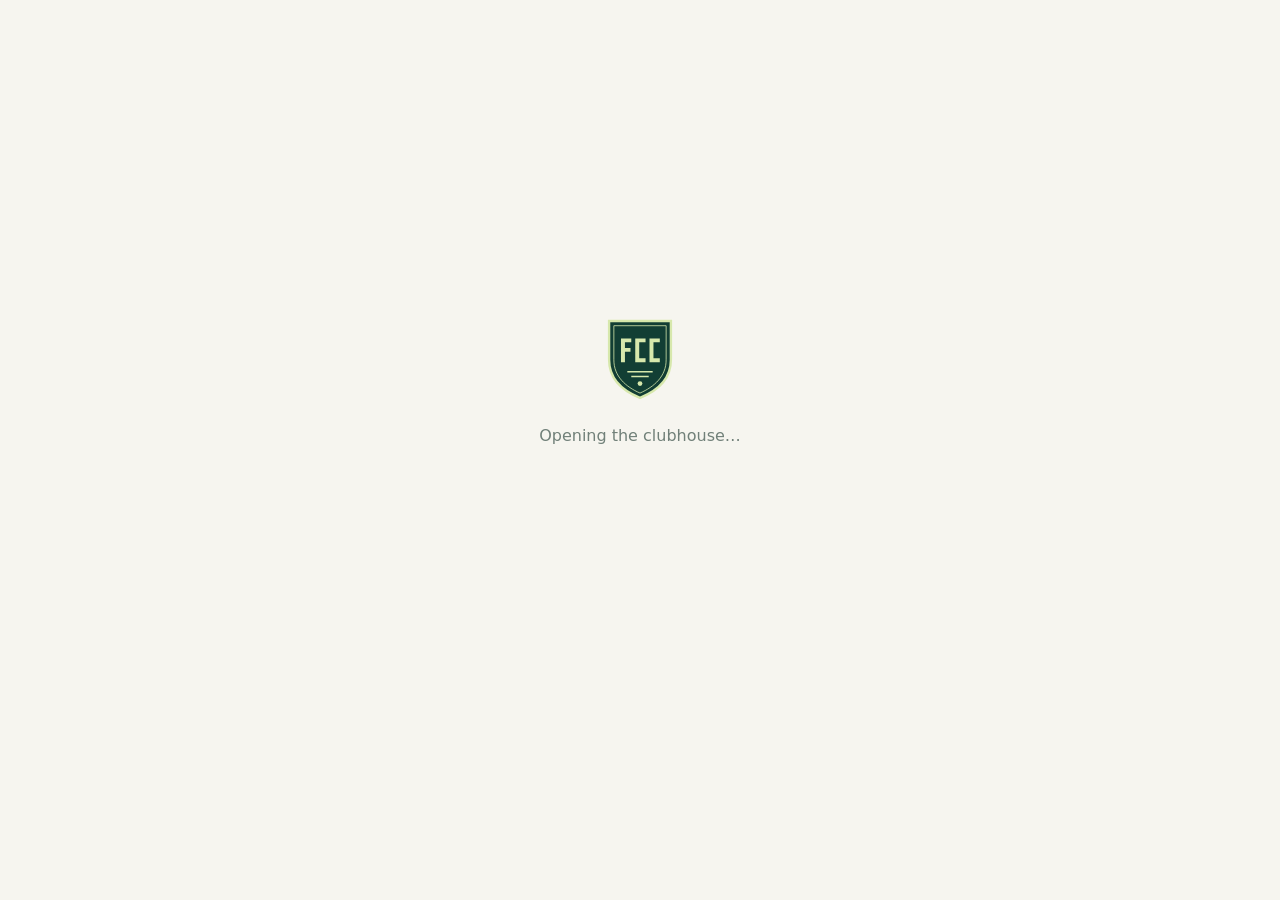
==== commit c84ee932: "Unify Club Office styling and add clear page-based profile permissions" ====
--- a/office.html
+++ b/office.html
@@ -1 +1 @@
-<!doctype html><html lang="en"><head><meta charset="utf-8"><meta name="viewport" content="width=device-width,initial-scale=1"><meta name="theme-color" content="#0b1220"><meta http-equiv="Cache-Control" content="no-cache, no-store, must-revalidate"><meta http-equiv="Pragma" content="no-cache"><meta http-equiv="Expires" content="0"><link rel="icon" type="image/svg+xml" href="favicon.svg"><link rel="apple-touch-icon" href="favicon.svg"><title>Football — Admin</title><link rel="stylesheet" href="style.css?v=20260824-26"><link rel="stylesheet" href="mobile-nav.css?v=20260824-4"><link rel="stylesheet" href="finance-mobile.css?v=20260901-2"><link rel="stylesheet" href="finance-layout.css?v=20260901-6"><link rel="stylesheet" href="dashboard-stats.css?v=20260825-2"><link rel="stylesheet" href="bibs.css?v=20260826-2"><link rel="stylesheet" href="players-view.css?v=20260901-1"><link rel="stylesheet" href="member-user-menu.css?v=20260826-1"><link rel="stylesheet" href="member-payments.css?v=20260827-1"><link rel="stylesheet" href="login-ui-refresh.css?v=20260828-1"><link rel="stylesheet" href="mobile-menu-access.css?v=20260828-4"><link rel="stylesheet" href="office-theme.css?v=20261031-1"></head><body><header class="topbar"><div class="brand-wrap"><div class="ball-logo">⚽</div><div><div class="brand">Football</div><div class="sub">Castellón · Admin</div></div></div><div class="top-actions"><button class="btn btn-primary" id="newGame" style="display:none">+ New Game</button><button class="btn btn-secondary" id="signOut" style="display:none">Sign out</button></div></header><main class="container"><nav class="nav" aria-label="Main navigation"><button class="nav-item active" data-view="dashboard" data-permission="dashboard.view">Dashboard</button><button class="nav-item" data-view="players" data-permission="players.view">Players</button><button class="nav-item" data-view="games" data-permission="games.view">Games</button><button class="nav-item" data-member-payments="true" data-member-only="true">Payments</button><button class="nav-item" data-view="finance" data-permission="payments.view">Finance</button><button class="nav-item" data-view="admin" data-permission="access.manage">Admin & Access</button></nav><div id="app"></div></main><div id="modal-root"></div><script src="api/client.js?v=20261031-php1"></script><script src="api/app-client.js?v=20261031-php1"></script><script src="app.js?v=20261031-php1"></script><script src="players-view.js?v=20261031-php1"></script><script src="auto-teams.js?v=20261031-php1"></script><script src="login-ui-refresh.js?v=20261031-php1"></script><script src="player-games-only.js?v=20261031-php1"></script><script src="player-access.js?v=20261031-php1"></script><script src="member-profile.js?v=20261031-php1"></script><script src="member-user-menu.js?v=20261031-php1"></script><script src="player-access-admin.js?v=20261031-php1"></script><script src="member-profile-style.js?v=20261031-php1"></script><script src="member-payments-page.js?v=20261031-php1"></script><script src="member-payments-badge.js?v=20261031-php1"></script><script src="bib-tracking.js?v=20261031-php1"></script><script src="game-calendar.js?v=20261031-php1"></script><script src="player-nav-visibility.js?v=20261031-php1"></script><script src="member-game-signup.js?v=20261031-php1"></script><script src="member-game-squad.js?v=20261031-php1"></script><script src="member-preview-avatar.js?v=20261031-php1"></script><script src="member-bibs-warning.js?v=20261031-php1"></script><script src="office-entry.js?v=20261031-1"></script></body></html>
+<!doctype html><html lang="en"><head><meta charset="utf-8"><meta name="viewport" content="width=device-width,initial-scale=1"><meta name="theme-color" content="#0b1220"><meta http-equiv="Cache-Control" content="no-cache, no-store, must-revalidate"><meta http-equiv="Pragma" content="no-cache"><meta http-equiv="Expires" content="0"><link rel="icon" type="image/svg+xml" href="club-crest.svg"><link rel="apple-touch-icon" href="club-crest.svg"><title>Football — Admin</title><link rel="stylesheet" href="style.css?v=20260824-26"><link rel="stylesheet" href="finance-mobile.css?v=20260901-2"><link rel="stylesheet" href="finance-layout.css?v=20260901-6"><link rel="stylesheet" href="dashboard-stats.css?v=20260825-2"><link rel="stylesheet" href="bibs.css?v=20260826-2"><link rel="stylesheet" href="players-view.css?v=20260901-1"><link rel="stylesheet" href="member-user-menu.css?v=20260826-1"><link rel="stylesheet" href="member-payments.css?v=20260827-1"><link rel="stylesheet" href="club.css?v=20261031-1"><link rel="stylesheet" href="office-theme.css?v=20261031-3"></head><body class="office-shell"><header class="topbar"><div class="brand-wrap"><div class="ball-logo">⚽</div><div><div class="brand">Football</div><div class="sub">Castellón · Admin</div></div></div><div class="top-actions"><button class="btn btn-primary" id="newGame" style="display:none">+ New Game</button><button class="btn btn-secondary" id="signOut" style="display:none">Sign out</button></div></header><main class="container"><nav class="nav" aria-label="Main navigation"><button class="nav-item active" data-view="dashboard" data-permission="dashboard.view">Dashboard</button><button class="nav-item" data-view="players" data-permission="players.view">Players</button><button class="nav-item" data-view="games" data-permission="games.view">Games</button><button class="nav-item" data-member-payments="true" data-member-only="true">Payments</button><button class="nav-item" data-view="finance" data-permission="payments.view">Finance</button><button class="nav-item" data-view="admin" data-permission="access.manage">Admin & Access</button></nav><div id="app"></div></main><div id="modal-root"></div><script src="api/client.js?v=20261031-club2"></script><script src="api/app-client.js?v=20261031-club2"></script><script src="access-model.js?v=20261031-1"></script><script src="office-access.js?v=20261031-1"></script><script src="app.js?v=20261031-club3"></script><script src="players-view.js?v=20261031-club3"></script><script src="auto-teams.js?v=20261031-club2"></script><script src="member-profile.js?v=20261031-club2"></script><script src="member-user-menu.js?v=20261031-club2"></script><script src="player-access-admin.js?v=20261031-club2"></script><script src="member-profile-style.js?v=20261031-club2"></script><script src="member-payments-page.js?v=20261031-club2"></script><script src="member-payments-badge.js?v=20261031-club2"></script><script src="bib-tracking.js?v=20261031-club2"></script><script src="game-calendar.js?v=20261031-club2"></script><script src="member-preview-avatar.js?v=20261031-club2"></script><script src="office-entry.js?v=20261031-3"></script></body></html>
--- a/club.css
+++ b/club.css
@@ -0,0 +1,9 @@
+:root{--ink:#162d28;--green:#123e34;--green-2:#1d5547;--lime:#d7e8ac;--paper:#f6f5ef;--line:#e2e5dc;--muted:#718079;font-family:Inter,ui-sans-serif,system-ui,-apple-system,BlinkMacSystemFont,"Segoe UI",sans-serif;color:var(--ink);background:var(--paper);font-synthesis:none}
+*{box-sizing:border-box}body{margin:0}button,input,select,textarea{font:inherit}button,a{touch-action:manipulation}button{cursor:pointer;color:inherit;border:0;background:none}button:disabled{opacity:.5;cursor:wait}a{color:inherit}button:focus-visible,a:focus-visible,input:focus-visible,select:focus-visible,textarea:focus-visible{outline:3px solid #a4bd64;outline-offset:4px}svg{vertical-align:middle}h1,h2,h3,p{margin:0}h1,h2,h3{letter-spacing:-.035em}h1{font-size:32px;line-height:1.15}h2{font-size:22px}h3{font-size:16px}p{line-height:1.6}small{font-size:12px}img{max-width:100%}.skip-link{position:fixed;top:-80px;left:20px;z-index:99;background:white;padding:12px}.skip-link:focus{top:12px}.boot{min-height:85vh;display:grid;place-content:center;justify-items:center;gap:22px;color:var(--muted)}
+.sidebar{position:fixed;inset:0 auto 0 0;width:228px;background:white;border-right:1px solid var(--line);padding:32px 22px;display:flex;flex-direction:column;z-index:20}.identity{display:flex;align-items:center;gap:12px;text-decoration:none;padding:0 6px 35px}.identity img{width:43px;height:51px}.identity strong{font-size:17px;letter-spacing:-.6px;display:block}.identity small{font-size:10px;letter-spacing:2px;display:block;color:var(--muted);margin-top:4px}.nav-label,.eyebrow{font-size:10px;font-weight:750;letter-spacing:1.8px;text-transform:uppercase}.nav-label{color:#89978f;margin:15px 14px}.nav-links{display:grid;gap:7px}.nav-links a{display:flex;align-items:center;gap:13px;text-decoration:none;font-size:13px;font-weight:600;padding:13px 15px;border-radius:10px;color:#6a7a72}.nav-links a.active{color:var(--green);background:#edf2e5}.nav-links a:hover{background:#f5f6f0;color:var(--ink)}.nav-links a.active:before{content:'';width:3px;height:17px;background:var(--green);position:absolute;left:0;border-radius:2px}.nav-links svg{width:19px;height:19px}.sidebar-bottom{margin-top:auto}.club-motto{border:1px solid var(--line);padding:17px 15px;border-radius:12px;background:#fafbf7;margin-bottom:20px}.club-motto p{font-family:Georgia,serif;font-style:italic;font-size:16px;line-height:1.45}.club-motto small{display:block;color:var(--muted);font-size:10px;margin-top:9px;letter-spacing:.8px}.account{display:flex;align-items:center;gap:10px;font-size:12px}.account strong{display:block;max-width:125px;overflow:hidden;text-overflow:ellipsis;white-space:nowrap}.account small{color:var(--muted);display:block;margin-top:2px}.signout{color:var(--muted);font-size:11px;text-align:left;margin:12px 0 0 45px;text-decoration:underline}.initials{width:36px;height:36px;background:#e9eee4;border-radius:50%;display:inline-grid;place-items:center;flex-shrink:0;font-size:11px;font-weight:700;color:var(--green)}.initials.large{width:60px;height:60px;font-size:19px}.workspace{margin-left:228px}.topbar{height:82px;border-bottom:1px solid var(--line);padding:0 44px;display:flex;align-items:center;justify-content:space-between;background:#fdfdf9;gap:15px}.crumb{font-size:12px;color:var(--muted);display:flex;align-items:center;gap:10px}.crumb b{color:var(--ink);font-weight:600}.topbar-right{display:flex;gap:16px;align-items:center}.environment{font-size:10px;font-weight:700;letter-spacing:1px;color:#6b744e;background:#edf1df;padding:5px 8px;border-radius:4px}.fresh{font-size:11px;color:var(--muted);display:flex;align-items:center;gap:7px}.fresh:before{content:'';width:6px;height:6px;background:#548c60;border-radius:50%}.icon-button{display:inline-grid;place-items:center;width:34px;height:34px;border-radius:8px}.icon-button:hover{background:#e7ecdf}.content{max-width:1380px;padding:35px 44px 50px;margin:0 auto}.page-heading{display:flex;justify-content:space-between;align-items:center;margin-bottom:29px;gap:15px}.page-heading .eyebrow{color:#748562;margin-bottom:8px}.page-heading p{color:var(--muted);font-size:13px;margin-top:7px}.btn{display:inline-flex;gap:8px;align-items:center;justify-content:center;min-height:42px;padding:10px 17px;border-radius:8px;font-size:12px;font-weight:650;text-decoration:none;border:1px solid transparent;line-height:1.4}.btn-primary{background:var(--green);color:white}.btn-primary:hover{background:#22594b}.btn-lime{background:var(--lime);color:var(--green)}.btn-lime:hover{background:#e6f3c8}.btn-outline{border-color:var(--line);background:white}.btn-outline:hover{background:#eff2e8}.btn-ghost{color:var(--muted)}.btn-danger{color:#a23e32;background:#f9eee9}.btn-small{min-height:34px;padding:7px 10px;font-size:11px}.text-link{font-size:12px;font-weight:650;color:var(--green);display:inline-flex;gap:6px;align-items:center;text-decoration:none}.text-link:hover{text-decoration:underline}.actions{display:flex;gap:9px;flex-wrap:wrap;align-items:center}.muted{color:var(--muted)}.intro-grid{display:grid;grid-template-columns:minmax(0,1fr) 280px;gap:22px}.match-hero{position:relative;overflow:hidden;border-radius:18px;background:var(--green);color:white;padding:30px 32px;min-height:308px;display:flex;flex-direction:column;justify-content:space-between}.match-hero .eyebrow{color:#c4dab8}.match-hero h2{font-size:43px;max-width:500px;line-height:1.04;letter-spacing:-2px;margin:14px 0}.match-hero p{font-size:13px;color:#c9dad1}.hero-top,.hero-bottom{position:relative;z-index:1;display:flex;justify-content:space-between;align-items:center;gap:15px}.hero-bottom{margin-top:27px;align-items:flex-end}.hero-date{border-left:1px solid #668776;padding-left:16px}.hero-date strong{font-size:22px;display:block;letter-spacing:-.7px}.hero-date span{font-size:12px;color:#c9dad1;display:block;margin-top:4px}.pitch-art{position:absolute;inset:0 -70px 0 45%;opacity:.15;transform:rotate(-24deg) scale(1.05);pointer-events:none}.pitch-art svg{height:100%;width:100%}.pill{display:inline-flex;align-items:center;gap:5px;padding:5px 9px;border-radius:5px;background:#eef2e8;color:#446444;font-size:10px;font-weight:650;white-space:nowrap}.pill.light{background:#ffffff15;color:#dce9d7;border:1px solid #ffffff30}.pill.amber{color:#8a641e;background:#faf0d9}.pill.neutral{background:#f0f1ed;color:#718079}.pill.red{color:#963c31;background:#f9e9e5}.personal-card{background:white;border:1px solid var(--line);border-radius:18px;padding:24px;display:flex;flex-direction:column;align-items:flex-start;justify-content:space-between;gap:18px}.personal-card h3{font-size:19px;margin:8px 0}.personal-card .eyebrow{color:var(--muted)}.personal-card .amount{font-size:32px;font-weight:700;letter-spacing:-1.5px}.personal-card p{font-size:12px;color:var(--muted)}.personal-card hr{width:100%;border:0;border-top:1px solid var(--line);margin:0}.stats-grid{display:grid;grid-template-columns:repeat(4,1fr);gap:17px;margin:22px 0 32px}.metric{border:1px solid var(--line);background:white;border-radius:12px;padding:18px 21px;position:relative}.metric .metric-label{font-size:11px;color:var(--muted)}.metric strong{font-size:28px;font-weight:650;letter-spacing:-1px;display:block;margin:9px 0 4px}.metric small{color:var(--muted);font-size:10px}.metric svg{position:absolute;right:18px;top:18px;color:#8d9c80;width:17px;height:17px}.section-title{display:flex;align-items:center;justify-content:space-between;gap:15px;margin:0 0 16px}.section-title h2{font-size:18px}.section-title p{font-size:12px;color:var(--muted);margin-top:4px}.club-grid{display:grid;grid-template-columns:minmax(0,1.35fr) minmax(0,1fr);gap:26px}.panel{background:white;border:1px solid var(--line);border-radius:14px;overflow:hidden}.panel-pad{padding:22px}.feed-post{padding:22px;border-bottom:1px solid var(--line)}.feed-post:last-child{border:0}.post-meta{display:flex;justify-content:space-between;gap:10px;align-items:center;font-size:10px;color:var(--muted);margin-bottom:11px}.feed-post h3{font-size:15px;margin-bottom:8px}.feed-post p{font-size:12px;color:#64766b;white-space:pre-wrap;overflow-wrap:anywhere}.post-author{font-size:10px;color:var(--muted);margin-top:15px;display:flex;align-items:center;gap:7px}.post-author .initials{width:23px;height:23px;font-size:8px}.empty{padding:30px 22px;color:var(--muted);font-size:12px;line-height:1.7}.empty strong{color:var(--ink);display:block;margin:8px 0;font-size:14px}.empty svg{color:#9baa8c}.leader{display:flex;align-items:center;gap:11px;padding:13px 20px;border-bottom:1px solid #f0f1eb;width:100%;text-align:left}.leader:last-child{border-bottom:0}.leader:hover{background:#f7f9f2}.rank{font-size:11px;color:#99a58e;width:13px}.leader-name{flex:1;font-size:12px}.leader-name small{color:var(--muted);display:block;margin-top:3px;font-size:10px}.leader strong{font-size:16px}.leader .unit{font-size:10px;font-weight:400;color:var(--muted);margin-left:4px}.result-card{padding:22px;margin-top:18px;background:#eaf0df;border:1px solid #dce5ce;border-radius:14px}.result-score{display:flex;align-items:center;justify-content:space-between;margin:18px 0 12px;font-size:12px}.result-score strong{font-size:32px;letter-spacing:3px}.result-card>p{font-size:11px;color:#6f8065}.club-footer{display:flex;justify-content:space-between;border-top:1px solid var(--line);margin-top:35px;padding-top:18px;gap:12px;color:#8c998d;font-size:10px}.filters{display:flex;align-items:center;gap:6px;background:#eaece3;border-radius:9px;padding:4px;width:max-content;margin-bottom:23px;max-width:100%;flex-wrap:wrap}.filters button{font-size:12px;padding:8px 14px;border-radius:6px;color:var(--muted)}.filters button.active{background:white;box-shadow:0 1px 3px #153e3010;color:var(--green);font-weight:650}.fixture{display:flex;align-items:center;gap:20px;padding:20px 23px;border-bottom:1px solid var(--line)}.fixture:last-child{border:0}.fixture-date{display:grid;place-items:center;width:53px;min-width:53px;background:#f0f3e9;border-radius:9px;padding:9px 5px;font-size:10px;color:var(--muted);text-transform:uppercase}.fixture-date b{font-size:24px;color:var(--green);line-height:1.1}.fixture-main{flex:1}.fixture-main h3{font-size:14px;margin-bottom:5px}.fixture-main p{font-size:11px;color:var(--muted)}.fixture-actions{display:flex;align-items:center;gap:10px}.month-label{margin:25px 0 12px;font-size:11px;font-weight:700;color:var(--muted);text-transform:uppercase;letter-spacing:1.3px}.match-layout{display:grid;grid-template-columns:minmax(0,1.5fr) minmax(250px,1fr);gap:24px;margin-top:24px}.roster{display:grid;grid-template-columns:repeat(2,1fr);gap:1px;background:var(--line)}.roster-person{display:flex;align-items:center;gap:10px;padding:15px;background:white;font-size:12px;min-width:0}.roster-person span:last-child{overflow-wrap:anywhere}.roster-person small{display:block;font-size:10px;color:var(--muted);margin-top:3px}.team-grid{display:grid;grid-template-columns:1fr 1fr;gap:16px}.team-grid h3{margin:0 0 12px;padding-bottom:12px;border-bottom:1px solid var(--line)}.team-grid p{font-size:12px;margin:9px 0;color:#607469}.team-tag{display:inline-block;width:10px;height:10px;background:var(--green);border-radius:3px;margin-right:7px}.team-tag.gold{background:#c6b26b}.stack{display:grid;gap:20px}.notice{padding:13px 16px;border-radius:9px;background:#edf1e6;color:#5e7454;font-size:12px;line-height:1.6}.notice.amber{background:#fbf3e0;color:#80642f}.squad-tools{display:flex;justify-content:space-between;align-items:center;gap:15px;margin-bottom:22px}.search{width:250px;max-width:100%;border:1px solid var(--line);padding:11px 14px;border-radius:8px;background:white;font-size:12px}.player-grid{display:grid;grid-template-columns:repeat(3,1fr);gap:18px}.player-card{background:white;border:1px solid var(--line);border-radius:14px;padding:23px;text-align:left;position:relative}.player-card:hover{border-color:#aabc94;box-shadow:0 5px 18px #183b2610}.player-card h3{font-size:17px;margin-top:17px}.player-card p{font-size:11px;color:var(--muted);margin-top:5px}.shirt-number{position:absolute;top:22px;right:22px;font-size:30px;color:#d7ddce;font-weight:750;letter-spacing:-2px}.player-card-bottom{display:flex;gap:25px;border-top:1px solid var(--line);margin-top:20px;padding-top:15px}.player-card-bottom b{display:block;font-size:18px}.player-card-bottom small{font-size:10px;color:var(--muted)}.profile-banner{display:flex;gap:20px;align-items:center;padding:26px;background:var(--green);color:white;border-radius:15px;margin-bottom:23px}.profile-banner p{font-size:12px;color:#c6d8c8;margin-top:6px}.profile-banner .initials{background:#d7e8ac;color:var(--green)}.profile-banner .btn{margin-left:auto}.payment-row{display:flex;align-items:center;gap:15px;border-bottom:1px solid var(--line);padding:17px 20px}.payment-row:last-child{border-bottom:0}.payment-row>div:first-child{flex:1;min-width:0}.payment-row h3{font-size:12px;font-weight:650}.payment-row p{font-size:10px;color:var(--muted);margin-top:4px}.payment-row strong{font-size:15px;white-space:nowrap}.payment-row .actions{justify-content:flex-end}.payment-row .btn{font-size:10px}.office-grid{display:grid;grid-template-columns:repeat(3,1fr);gap:16px;margin-bottom:28px}.office-tool{border:1px solid var(--line);border-radius:12px;padding:20px;text-decoration:none;background:white;display:block}.office-tool:hover{border-color:#aabc94}.office-tool svg{color:#71865c;margin-bottom:17px}.office-tool h3{font-size:14px}.office-tool p{font-size:11px;color:var(--muted);margin-top:7px}.audit-row{padding:13px 20px;border-bottom:1px solid var(--line)}.audit-row:last-child{border-bottom:0}.audit-row b{font-size:12px;display:block}.audit-row span{font-size:10px;color:var(--muted)}.board-banner{display:flex;align-items:center;justify-content:space-between;gap:20px;padding:19px 22px;border:1px solid #d9e4c9;background:#eef3e5;border-radius:13px;margin-bottom:25px}.board-banner h3{font-size:14px}.board-banner p{font-size:11px;color:var(--muted);margin-top:4px}.history-bar{height:7px;background:#e9eedf;border-radius:5px;overflow:hidden;margin-top:9px}.history-bar i{display:block;height:100%;background:#94ac68}.form-grid{display:grid;grid-template-columns:1fr 1fr;gap:15px}.field{display:grid;gap:7px;margin-bottom:16px;font-size:12px;font-weight:600}.field input,.field select,.field textarea{background:white;border:1px solid #d7dfd2;border-radius:7px;padding:11px 12px;width:100%;min-width:0;color:var(--ink);font-weight:400}.field textarea{min-height:100px;resize:vertical;line-height:1.6}.field small{font-size:10px;color:var(--muted);font-weight:400}.checkbox{display:flex;gap:10px;font-size:12px;line-height:1.5;margin:15px 0}.checkbox input{margin:4px 0 0}.form-error{color:#a53e31;font-size:12px;margin-bottom:15px;line-height:1.6}.form-actions{display:flex;justify-content:flex-end;gap:8px;padding-top:16px;border-top:1px solid var(--line);margin-top:18px}dialog{padding:28px;border:1px solid var(--line);border-radius:17px;width:min(580px,calc(100% - 28px));max-height:88dvh;color:var(--ink);box-shadow:0 30px 100px #081f3260}dialog::backdrop{background:#0d292b99;backdrop-filter:blur(3px)}.dialog-head{display:flex;justify-content:space-between;align-items:flex-start;gap:15px;margin-bottom:23px}.dialog-head h2{font-size:23px}.dialog-head p{font-size:12px;color:var(--muted);margin-top:7px}#toast{position:fixed;bottom:25px;left:calc(50% + 100px);transform:translateX(-50%);background:var(--green);color:white;box-shadow:0 5px 30px #09241f40;border-radius:9px;padding:13px 22px;font-size:12px;z-index:100;display:none;max-width:90vw}#toast.visible{display:block}.login-page{min-height:100dvh;display:grid;grid-template-columns:1.1fr 1fr;background:white}.login-story{background:var(--green);padding:55px 65px;display:flex;flex-direction:column;justify-content:space-between;position:relative;overflow:hidden;color:white}.login-story .identity{padding:0;color:white}.login-story .identity strong{font-size:20px}.login-story .identity small{color:#bbd5ba}.login-story h1{font-size:64px;letter-spacing:-3.5px;line-height:1.04;max-width:440px;position:relative}.login-story h1 em{font-family:Georgia,serif;color:var(--lime);font-weight:400}.login-story p{font-size:13px;color:#bfd5c4;max-width:350px;margin-top:25px;position:relative}.login-story footer{font-size:10px;letter-spacing:2px;color:#adc9ae;position:relative}.login-form{padding:50px;display:grid;place-items:center}.login-box{max-width:340px;width:100%}.login-box .eyebrow{color:#7b8c63;margin-bottom:16px}.login-box h2{font-size:34px;margin-bottom:15px}.login-box>p{font-size:13px;color:var(--muted);margin-bottom:28px}.login-box .btn{width:100%;min-height:50px}.login-box .login-note{font-size:11px;margin-top:22px;color:#8a9588}.login-feature{display:flex;gap:12px;align-items:center;font-size:12px;padding:15px 0;border-bottom:1px solid var(--line)}.login-feature svg{color:#879c67}.login-features{margin-top:30px}.mobile-brand{display:none}.scroll-list{max-height:520px;overflow:auto}.goal-entry{display:flex;align-items:center;gap:10px;margin:9px 0;font-size:12px}.goal-entry label{flex:1}.goal-entry input{width:65px;border:1px solid var(--line);border-radius:6px;padding:8px}.team-editor{display:grid;grid-template-columns:1fr 1fr;gap:8px}.team-editor label{display:flex;justify-content:space-between;align-items:center;gap:8px;font-size:11px;padding:7px 0}.team-editor select{padding:6px;border:1px solid var(--line);border-radius:6px}.inline-notes{white-space:pre-wrap;overflow-wrap:anywhere;font-size:12px;color:#64766b;line-height:1.7}.archive-season{margin-bottom:18px;padding:14px 18px;font-size:12px}.board-reports{margin-bottom:24px}.board-reports .panel{border-color:#c7d6af}.result-detail{background:var(--green);padding:30px;color:white;border-radius:15px;margin-bottom:23px}.result-detail .result-score{max-width:450px;margin:20px auto}.result-detail .result-score strong{font-size:50px}.result-detail>p{text-align:center;color:#c6d5c5;font-size:12px}.result-detail .eyebrow{text-align:center;color:var(--lime)}
+@media(min-width:1600px){.content{padding-top:45px}.match-hero{min-height:335px}.match-hero h2{font-size:50px}.intro-grid{grid-template-columns:minmax(0,1fr) 310px}.sidebar{width:250px;padding:38px 26px}.workspace{margin-left:250px}}
+@media(max-width:1150px){.sidebar{width:196px;padding:27px 16px}.identity{gap:9px}.identity strong{font-size:15px}.identity small{font-size:8px}.workspace{margin-left:196px}.topbar{padding:0 27px}.content{padding:29px 27px}.intro-grid{grid-template-columns:minmax(0,1fr) 245px;gap:16px}.match-hero{padding:25px}.match-hero h2{font-size:36px}.hero-date strong{font-size:18px}.stats-grid{gap:12px}.metric{padding:16px}.club-grid{gap:18px}.player-grid{grid-template-columns:repeat(2,1fr)}.login-story{padding:45px}.login-story h1{font-size:53px}.match-layout{grid-template-columns:1fr}.office-grid{grid-template-columns:repeat(2,1fr)}}
+@media(max-width:800px){.sidebar{width:78px;padding:22px 10px}.identity{justify-content:center;padding:0 0 25px}.identity>div,.nav-label,.nav-links a span,.sidebar-bottom{display:none}.identity img{width:37px}.nav-links a{justify-content:center;padding:15px 0}.nav-links a svg{width:21px;height:21px}.nav-links{gap:9px}.workspace{margin-left:78px}.intro-grid{grid-template-columns:1fr}.personal-card{display:grid;grid-template-columns:1fr 1fr;gap:18px}.personal-card hr{display:none}.personal-card .text-link{grid-column:1/-1}.stats-grid{grid-template-columns:repeat(2,1fr)}.club-grid{grid-template-columns:1fr}.topbar{height:68px}.login-page{grid-template-columns:1fr}.login-story{min-height:360px;padding:30px}.login-story h1{font-size:44px;margin-top:35px}.login-story footer{display:none}.login-story .pitch-art{inset:0 -40px 0 25%}.login-form{padding:35px 24px}.login-box{max-width:420px}}
+@media(max-width:540px){.sidebar{inset:auto 0 0 0;width:100%;height:calc(72px + env(safe-area-inset-bottom));display:block;padding:3px 8px calc(3px + env(safe-area-inset-bottom));border-right:0;border-top:1px solid var(--line);background:#fdfefb}.sidebar>.identity{display:none}.nav-links{display:flex;justify-content:space-around;gap:1px}.nav-links a{flex:1;flex-direction:column;gap:5px;border-radius:8px;padding:9px 3px;font-size:9px}.nav-links a span{display:inline}.nav-links a svg{width:19px;height:19px}.nav-links a.active:before{display:none}.workspace{margin-left:0;padding-bottom:calc(76px + env(safe-area-inset-bottom))}.content{padding:24px 18px 25px}.topbar{height:64px;padding:0 18px}.mobile-brand{display:flex;align-items:center;gap:7px;font-size:13px;font-weight:700}.mobile-brand img{width:26px;height:32px}.crumb{display:none}.topbar-right{gap:7px}.fresh{display:none}.environment{font-size:8px}.page-heading{margin-bottom:22px;align-items:flex-start}.page-heading h1{font-size:27px}.page-heading p{font-size:12px;max-width:240px}.page-heading>.actions .btn{font-size:10px;padding:8px}.intro-grid{gap:16px}.match-hero{padding:23px;min-height:308px}.match-hero h2{font-size:39px;letter-spacing:-1.8px;max-width:280px;margin:22px 0 12px}.hero-date{padding-left:11px}.hero-date strong{font-size:18px}.hero-date span{font-size:10px;max-width:155px}.hero-bottom .btn{padding:9px 11px;min-height:38px;white-space:nowrap;font-size:10px}.personal-card{padding:20px;gap:18px}.personal-card h3{font-size:16px}.personal-card .amount{font-size:26px}.personal-card .eyebrow{font-size:9px;letter-spacing:1.1px}.stats-grid{gap:10px;margin:17px 0 26px}.metric strong{font-size:26px}.metric svg{width:15px;right:14px;top:15px}.metric small{font-size:9px}.metric .metric-label{font-size:10px}.club-grid{gap:25px}.club-footer{font-size:9px;flex-direction:column;gap:7px}.fixture{padding:17px 13px;gap:11px;flex-wrap:wrap}.fixture-date{width:44px;min-width:44px}.fixture-main h3{font-size:12px}.fixture-main p{font-size:10px}.fixture-actions{width:100%;padding-left:55px;justify-content:space-between}.player-grid{gap:11px}.player-card{padding:16px}.player-card .initials.large{width:43px;height:43px;font-size:14px}.player-card h3{font-size:14px;overflow-wrap:anywhere}.player-card-bottom{gap:15px;padding-top:13px;margin-top:17px}.player-card-bottom b{font-size:17px}.shirt-number{font-size:24px;top:16px;right:16px}.squad-tools{align-items:flex-start}.squad-tools>span{font-size:10px}.search{width:190px}.roster{grid-template-columns:1fr}.team-grid{gap:12px}.team-grid p{font-size:11px}.profile-banner{padding:20px;gap:13px;flex-wrap:wrap}.profile-banner h2{font-size:21px}.profile-banner .btn{margin-left:0}.profile-banner p{font-size:10px}.payment-row{padding:15px;gap:10px;flex-wrap:wrap}.payment-row>div:first-child{min-width:160px}.payment-row .actions{width:100%;justify-content:flex-start;margin-top:3px}.payment-row strong{margin-left:auto;font-size:14px}.office-grid{gap:11px}.office-tool{padding:16px}.office-tool h3{font-size:13px}.office-tool p{font-size:10px}.board-banner{flex-direction:column;align-items:flex-start;gap:12px}.team-editor{grid-template-columns:1fr}.form-grid{grid-template-columns:1fr;gap:0}dialog{padding:23px 19px}#toast{left:50%;bottom:85px;width:max-content}.result-score strong{font-size:29px}.login-story h1{font-size:45px}.login-story{min-height:350px}.login-box h2{font-size:29px}.filters button{padding:8px 11px;font-size:11px}.hero-top .pill{font-size:8px}.topbar .icon-button{width:29px}.page-heading .eyebrow{font-size:9px}.roster-person{padding:13px 17px}}
+@media(prefers-reduced-motion:reduce){*{scroll-behavior:auto!important;transition:none!important}}
+.initials{position:relative;overflow:hidden}.initials img{position:absolute;inset:0;width:100%;height:100%;object-fit:cover}
--- a/office-theme.css
+++ b/office-theme.css
@@ -1 +1,28 @@
-:root{--green:#123e34;--primary:#123e34}body{background:#f6f5ef!important;color:#162d28}.topbar{background:#fdfdf9!important;border-color:#e2e5dc!important}.brand{color:#123e34!important}.btn-primary{background:#123e34!important;border-color:#123e34!important}.hero{background:#123e34!important}.nav-item.active{background:#edf2e5!important;color:#123e34!important}.card{border-color:#e2e5dc!important;box-shadow:none!important;border-radius:14px!important}.btn{border-radius:8px!important}.stats .stat{border-color:#e2e5dc!important}input,select,textarea{accent-color:#123e34}.ball-logo{background:#e9eee1!important}.sub{color:#718079!important}
+/* The management tools share the clubhouse stylesheet and design tokens. */
+body.office-shell{background:var(--paper)!important;color:var(--ink);line-height:1.5;padding-bottom:0}
+.office-shell .topbar{position:relative;top:auto;z-index:12;height:82px;padding:0 44px;color:var(--ink);background:#fdfdf9;box-shadow:none;border-bottom:1px solid var(--line)}
+.office-shell .top-actions{display:flex;align-items:center;gap:12px}.office-shell .crumb a{text-decoration:none}.office-shell .crumb a:hover{text-decoration:underline}.office-shell .crumb svg{width:12px;height:12px;color:var(--muted)}
+.office-shell .container.content{max-width:1380px;margin:0 auto;padding:30px 44px 50px;width:100%;min-width:0}.office-shell .office-section-caption{font-size:10px;letter-spacing:1.8px;text-transform:uppercase;font-weight:750;color:var(--muted);margin:0 0 12px}
+.office-shell .nav{position:static;display:flex;flex-wrap:wrap;gap:6px;padding:5px;background:#eaece3;border:0;border-radius:10px;margin:0 0 30px;box-shadow:none;width:max-content;max-width:100%;align-items:center}
+.office-shell .nav-item{border:0;border-radius:7px;padding:10px 13px;background:transparent;color:var(--muted);font-size:12px;line-height:1.4;font-weight:600;box-shadow:none;display:inline-flex;align-items:center;gap:8px;min-height:38px;white-space:nowrap;flex:none;transform:none}.office-shell .nav-item::before{display:none!important}.office-shell .nav-item.active{background:#fff;color:var(--green);box-shadow:0 1px 3px #153e3010;border:0}.office-shell .nav-item:hover{background:#f4f6ee;color:var(--ink)}.office-shell .nav-item[style*="display: none"],.office-shell .nav-item[aria-hidden="true"]{display:none!important}.office-shell .nav-item[data-member-payments],.office-shell .nav-item[data-player-profile],.office-shell .nav-item[data-member-profile]{display:none!important}
+.office-shell .page-head{display:flex;justify-content:space-between;align-items:center;gap:20px;margin:0 0 26px}.office-shell .title{font-size:32px;font-weight:700;line-height:1.15;letter-spacing:-.035em;margin:7px 0}.office-shell h1,.office-shell h2,.office-shell h3{color:var(--ink);font-weight:650}.office-shell .eyebrow{font-size:10px;font-weight:750;letter-spacing:1.8px;color:#748562}.office-shell .page-head p{font-size:13px;color:var(--muted);margin:7px 0 0}.office-shell .muted{color:var(--muted)}
+.office-shell .btn{border:1px solid transparent;border-radius:8px;padding:10px 16px;min-height:40px;font-size:12px;font-weight:650;box-shadow:none;transition:background .15s;line-height:1.4;display:inline-flex;align-items:center;justify-content:center;gap:7px;transform:none;white-space:normal}.office-shell .btn:hover{transform:none;box-shadow:none}.office-shell .btn-primary{background:var(--green);border-color:var(--green);color:#fff}.office-shell .btn-primary:hover{background:var(--green-2)}.office-shell .btn-secondary{background:#fff;border-color:var(--line);color:var(--ink)}.office-shell .btn-secondary:hover{background:#eff2e8}.office-shell .btn-light{background:var(--lime);color:var(--green)}.office-shell .btn-ghost{background:#ffffff15;color:#dce9d7;border-color:#ffffff30}.office-shell .actions{gap:8px}.office-shell .remove{background:#f0f2eb;color:#718079;border-radius:7px;width:30px;height:30px;font-size:19px;display:inline-grid;place-items:center}.office-shell .remove:hover{color:#983c31;background:#f9ebe6}
+.office-shell .card,.office-shell .table-wrap,.office-shell .table-card{background:#fff;border:1px solid var(--line);border-radius:14px;box-shadow:none}.office-shell .card-accent{border-top:1px solid var(--line)}.office-shell .analytics-card{padding:22px}.office-shell .card-title{margin-bottom:20px;align-items:flex-start}.office-shell .card-title h3{font-size:17px;margin:0 0 5px}.office-shell .card-title p{font-size:12px;color:var(--muted)}.office-shell .section{margin-top:26px}.office-shell .section-head{gap:15px;align-items:center;margin-bottom:16px}.office-shell .section-head h2{font-size:18px}.office-shell .section-head p{font-size:12px;color:var(--muted);margin-top:4px}.office-shell .access-card{padding:24px;margin-bottom:24px}
+.office-shell .office-table-scroll{width:100%;max-width:100%;overflow-x:auto;overscroll-behavior-x:contain;-webkit-overflow-scrolling:touch;border-radius:inherit}.office-shell .table-card{overflow:hidden}.office-shell table{border-collapse:collapse;font-size:12px;width:100%;min-width:580px}.office-shell table th,.office-shell table td{padding:14px 17px;text-align:left;border-bottom:1px solid #edf0e8;vertical-align:middle}.office-shell table th{font-size:9px;font-weight:750;letter-spacing:1.1px;color:var(--muted);text-transform:uppercase;background:#f7f9f3}.office-shell table tr:last-child td{border-bottom:0}.office-shell table tbody tr:hover{background:#fcfdf9}.office-shell table .actions{flex-wrap:nowrap}.office-shell table .btn{font-size:11px;min-height:34px;padding:7px 11px}.office-shell .players-roster-table{min-width:850px}.office-shell .who{gap:10px}.office-shell .who b{font-size:12px;font-weight:600}.office-shell .who small{font-size:10px;color:var(--muted)}.office-shell .avatar{background:#e9eee4;color:var(--green);font-weight:650;width:34px;height:34px;font-size:11px}.office-shell .badge,.office-shell .players-count,.office-shell .payment-status{padding:5px 9px;border-radius:5px;font-size:10px;font-weight:650;line-height:1.4;border:0}.office-shell .badge-green,.office-shell .payment-status.paid{background:#eef2e8;color:#446444}.office-shell .badge-amber,.office-shell .payment-status.open{background:#faf0d9;color:#8a641e}.office-shell .badge-red{background:#f9e9e5;color:#963c31}.office-shell .badge-slate,.office-shell .players-count{background:#f0f1ed;color:#718079}.office-shell .players-count{vertical-align:middle;margin-left:9px}
+.office-shell .hero{background:var(--green);box-shadow:none;border-radius:18px;min-height:245px}.office-shell .hero:before{display:none}.office-shell .hero-copy{padding:30px 32px}.office-shell .hero h1{color:#fff;font-size:38px;line-height:1.1;font-weight:650;letter-spacing:-1.5px}.office-shell .hero p{font-size:13px;color:#c9dad1}.office-shell .hero .eyebrow{color:#c4dab8}.office-shell .hero-ball{display:none}.office-shell .hero-pitch{opacity:.6;inset:-50px -15px -50px 55%;transform:rotate(-24deg);border-width:1px}.office-shell .hero-pitch:after,.office-shell .hero-pitch:before{border-width:1px}.office-shell .game-arrow{border:1px solid #ffffff30;background:#ffffff10;color:#dce9d7;border-radius:8px;width:36px;height:36px}.office-shell .hero-actions{margin-top:24px}.office-shell .game-nav{justify-content:space-between}.office-shell .game-nav>div{flex:1;text-align:left}
+.office-shell .stats,.office-shell .finance-stats{display:grid;grid-template-columns:repeat(4,minmax(0,1fr));gap:16px;margin:22px 0 28px}.office-shell .stat{display:flex;align-items:center;gap:14px;padding:21px;background:#fff;border:1px solid var(--line);border-radius:12px;box-shadow:none;min-width:0}.office-shell .stat-icon{background:#edf2e5;color:#80956e;border-radius:8px;width:34px;height:34px;font-size:15px;flex-shrink:0}.office-shell .stat small{font-size:9px;letter-spacing:1px;font-weight:650;color:var(--muted)}.office-shell .stat strong{display:block;font-size:28px;font-weight:650;letter-spacing:-1px;margin-top:6px}.office-shell .analytics-grid{gap:22px}.office-shell .metric-row strong,.office-shell .progress-value strong{color:var(--green);font-weight:650}.office-shell .progress{background:#e9eedf}.office-shell .progress i{background:#94ac68}.office-shell .notice{padding:13px 16px;border:0;background:#edf1e6;color:#5e7454;font-size:12px;border-radius:9px;line-height:1.6}.office-shell .preview-banner{background:#fbf3e0;color:#80642f;border:1px solid #e8dbbb;border-radius:10px;margin-bottom:22px;font-size:12px}
+.office-shell .finance-toolbar{background:white;border:1px solid var(--line);border-radius:12px;padding:18px 22px;box-shadow:none;margin-bottom:22px}.office-shell .finance-toolbar label{font-size:11px;font-weight:600;color:var(--muted)}.office-shell #finance-season-select{border:1px solid var(--line);border-radius:7px;font-size:12px;font-weight:600;background:white;padding:10px 12px;min-height:40px}.office-shell .finance-prices,.office-shell .finance-pricing{font-size:12px;color:var(--muted)}.office-shell .finance-grid,.office-shell .finance-layout{gap:22px}.office-shell .finance-outlook{background:#fff;border-color:var(--line);padding:22px;border-radius:14px}.office-shell .finance-outlook span,.office-shell .finance-outlook small{font-size:10px;letter-spacing:.5px;color:var(--muted)}.office-shell .finance-outlook b{font-size:22px;font-weight:650;color:var(--green)}.office-shell .forecast-list{border-color:var(--line);padding:0 22px}.office-shell .forecast-list>div{border-color:var(--line);font-size:12px}.office-shell .forecast-list b{font-weight:650;color:var(--ink)}
+.office-shell .game-overview-hero{background:var(--green);border-color:var(--green);box-shadow:none;border-radius:18px;padding:28px 30px;margin:0 0 23px}.office-shell .game-overview-hero h2{color:white;font-size:29px;letter-spacing:-1px}.office-shell .game-overview-hero .eyebrow{color:#c4dab8}.office-shell .game-overview-hero p,.office-shell .game-overview-hero .next-count span{color:#c9dad1;font-size:12px}.office-shell .game-overview-hero .next-count strong{color:var(--lime);font-weight:650}.office-shell .game-overview-hero .btn-primary{background:var(--lime);border-color:var(--lime);color:var(--green)}.office-shell .game-overview-card{padding:22px;border-color:var(--line);box-shadow:none}.office-shell .game-overview-card h3{font-size:16px}.office-shell .game-overview-card p{font-size:12px;color:var(--muted)}.office-shell .game-day{background:#edf2e5;color:var(--green);border:0;border-radius:9px}.office-shell .game-overview-stats strong{font-size:23px;font-weight:650;color:var(--ink)}.office-shell .game-overview-stats span,.office-shell .game-status{font-size:10px;color:var(--muted)}.office-shell .game-overview-players{border-color:var(--line)}.office-shell .player-chip,.office-shell .player-chip.playing{background:#f1f4e9;color:#52664b;border-color:#e2e8d8;font-size:11px;font-weight:500;border-radius:6px}.office-shell .player-chip i{background:#e0e9d1;color:var(--green)}.office-shell .game-filter-bar{background:#eaece3;padding:4px;border-radius:9px;width:max-content;max-width:100%;gap:5px}.office-shell .game-filter{font-size:12px;font-weight:600;border:0;background:none;color:var(--muted);padding:9px 14px;border-radius:6px}.office-shell .game-filter.active{background:#fff;color:var(--green);box-shadow:0 1px 3px #153e3010}.office-shell .game-filter span{background:#eef1e8;color:var(--green);border:0}.office-shell .calendar-head div{background:#f7f9f3;color:var(--muted);font-weight:650}.office-shell .calendar-day{border-color:var(--line)}.office-shell .calendar-day.today{background:#f1f5e8;box-shadow:inset 0 0 0 1px #b3c692}.office-shell .game-chip{background:#edf2e5;border-color:#94ac68;color:var(--green);font-weight:600}.office-shell .game-chip small{color:var(--muted)}
+.office-shell .squad-row,.office-shell .leader-row,.office-shell .member-row{border-color:var(--line);padding:15px 20px}.office-shell .toggle input,.office-shell input.check,.office-shell input[type=checkbox],.office-shell .finance-paid-control input{accent-color:var(--green)!important}.office-shell .perm-toggle input:checked+span{background:var(--green)}.office-shell .toggle span{font-size:11px}.office-shell .member-row .actions{justify-content:flex-end}.office-shell .member-role{display:flex;gap:6px;align-items:center;flex-wrap:wrap}
+.office-shell .modal-bg{background:#0d292b99;backdrop-filter:blur(3px);z-index:100;padding:24px;align-items:center}.office-shell .modal{width:min(580px,100%);max-height:88dvh;overflow-y:auto;border:1px solid var(--line);border-radius:17px;padding:28px;box-shadow:0 30px 100px #081f3260;color:var(--ink)}.office-shell .modal h2{font-size:23px;font-weight:650;letter-spacing:-.035em;margin:0}.office-shell .modal-head{margin-bottom:23px;display:flex;justify-content:space-between;align-items:flex-start;gap:15px}.office-shell .modal-head p{font-size:12px;color:var(--muted)}.office-shell .modal form>label,.office-shell .modal .form-grid>label{display:grid;gap:7px;font-size:12px;font-weight:600;margin:0 0 16px;color:var(--ink)}.office-shell .modal input:not([type=checkbox]):not([type=radio]),.office-shell .modal select,.office-shell .modal textarea,.office-shell .profile-field input{font:inherit;font-size:12px;font-weight:400;line-height:1.5;width:100%;min-width:0;border:1px solid #d7dfd2;border-radius:7px;padding:11px 12px;background:white;color:var(--ink);min-height:42px;box-shadow:none;outline-offset:3px}.office-shell .modal .checkline{display:flex;flex-direction:row;align-items:center;gap:9px;font-weight:400}.office-shell .modal .form-grid{display:grid;grid-template-columns:1fr 1fr;gap:15px}.office-shell .modal-actions{display:flex;justify-content:flex-end;gap:8px;border-top:1px solid var(--line);padding-top:18px;margin-top:20px}.office-shell.office-modal-open{overflow:hidden}.office-shell .modal .field{margin:0 0 16px}.office-shell .modal .field label{font-size:12px;font-weight:600}.office-shell .history-row{border-color:var(--line);font-size:12px}.office-shell .history-row small{font-size:11px;color:var(--muted)}
+.office-shell .member-user-trigger{background:white;border:1px solid var(--line);border-radius:8px;min-height:38px;font-size:12px;font-weight:600;color:var(--ink);padding:5px 9px}.office-shell .member-user-avatar{width:27px;height:27px;background:#e9eee4;border:0;color:var(--green);font-size:11px}.office-shell .member-user-dropdown{border-color:var(--line);border-radius:10px;box-shadow:0 10px 30px #153e3020}.office-shell .member-user-option{font-size:12px;font-weight:500;border-radius:6px;color:var(--ink)}.office-shell .member-user-option:hover{background:#edf2e5}.office-shell .profile-hero{background:var(--green);color:white;border-color:var(--green)}.office-shell .profile-hero h2,.office-shell .profile-hero .eyebrow{color:white}.office-shell .profile-hero p{color:#c9dad1}.office-shell .profile-avatar{box-shadow:none;border-color:#d7e8ac}.office-shell .profile-avatar-fallback{background:var(--lime);color:var(--green)}.office-shell .profile-form{padding:26px}.office-shell .profile-field .field-label{color:var(--muted);font-weight:650;font-size:10px}.office-shell .readonly-field strong{color:var(--green);border-color:var(--line);background:#f7f9f3}.office-shell .profile-value{border-color:var(--line);background:#f7f9f3;font-size:12px}.office-shell .payment-history-icon{background:#edf2e5;color:var(--green)}.office-shell .payment-summary{background:#f7f9f3;border-color:var(--line)}.office-shell .member-payment-head,.office-shell .payment-history-summary{border-color:var(--line)}.office-shell .payment-history-summary strong{font-weight:650;color:var(--ink)}.office-shell .member-payments-stat,.office-shell .member-payments-card{border-color:var(--line);box-shadow:none}
+@media(min-width:1600px){.office-shell .topbar{padding:0 44px}.office-shell .container.content{padding-top:35px}}
+@media(max-width:1150px){.office-shell .topbar{padding:0 27px}.office-shell .container.content{padding:27px}.office-shell .nav-item{padding:9px 11px;font-size:11px}.office-shell .stat{padding:17px}.office-shell .stat-icon{display:none}.office-shell .stat strong{font-size:25px}}
+@media(max-width:800px){.office-shell .topbar{height:68px}.office-shell .stats,.office-shell .finance-stats{grid-template-columns:repeat(2,minmax(0,1fr))}.office-shell .nav{width:100%;flex-wrap:nowrap;overflow-x:auto}.office-shell .nav-item{flex-shrink:0}.office-shell .analytics-grid,.office-shell .finance-grid{grid-template-columns:1fr}.office-shell .page-head{align-items:flex-start}.office-shell .title{font-size:28px}.office-shell .finance-outlook{grid-template-columns:repeat(2,minmax(0,1fr))}}
+@media(max-width:540px){.office-shell .topbar{height:64px;padding:0 18px}.office-shell .top-actions{gap:6px}.office-shell .container.content,.office-shell:has(.finance-stats) .container.content,.office-shell:has(.finance-outlook) .container.content{padding:22px 18px 30px}.office-shell .office-section-caption{font-size:9px;margin-bottom:11px}.office-shell .nav{border-radius:9px;padding:4px;margin-bottom:24px;gap:4px}.office-shell .nav-item{font-size:11px;padding:9px 12px;gap:7px;min-height:38px}.office-shell .nav-item svg{width:15px;height:15px}.office-shell .page-head{display:flex;flex-wrap:wrap;gap:14px;margin-bottom:23px}.office-shell .page-head .title{font-size:27px}.office-shell .page-head p{font-size:12px}.office-shell .page-head .actions{width:auto;margin:0;flex-wrap:wrap}.office-shell .btn{font-size:11px;padding:10px 12px;min-height:40px}.office-shell .actions .btn{flex:none}.office-shell .stats,.office-shell .finance-stats{gap:10px;margin:18px 0 25px}.office-shell .stat{padding:16px;gap:0;border-radius:12px}.office-shell .stat strong{font-size:25px;white-space:normal}.office-shell .stat small{font-size:8px;letter-spacing:.7px}.office-shell .analytics-card{padding:18px!important}.office-shell .analytics-grid{gap:18px}.office-shell .analytics-grid>.analytics-card{margin-bottom:16px}.office-shell .finance-toolbar{padding:16px;gap:13px;border-radius:12px}.office-shell #finance-season-select{width:100%;min-height:40px;font-size:12px;border-radius:7px;font-weight:600}.office-shell .finance-outlook{padding:16px!important;gap:15px;background:#fff;grid-template-columns:1fr 1fr}.office-shell .finance-outlook>div{padding:12px 10px;background:#f7f9f3;border:1px solid var(--line);border-radius:8px}.office-shell .finance-outlook b{font-size:19px;white-space:normal}.office-shell .forecast-list{padding:0 16px}.office-shell .office-table-scroll{overflow:auto!important;max-width:100%;width:100%}.office-shell .analytics-card .table-wrap,.office-shell .analytics-card .table-card{overflow:hidden!important}.office-shell .analytics-card table,.office-shell .finance-table-wrap table,.office-shell .finance-table-card table{min-width:550px!important;width:100%}.office-shell table th,.office-shell table td{padding:12px 14px}.office-shell .hero-copy{padding:24px 20px}.office-shell .hero h1{font-size:29px;letter-spacing:-1px}.office-shell .game-nav{gap:12px}.office-shell .hero-actions{flex-wrap:wrap}.office-shell .game-arrow{width:30px;height:30px;flex:none}.office-shell .hero{min-height:255px}.office-shell .hero-pitch{inset:0 -50px 0 45%}.office-shell .squad-row{padding:13px 16px;font-size:12px;gap:8px}.office-shell .game-overview-hero{padding:23px;gap:20px}.office-shell .game-overview-hero h2{font-size:25px}.office-shell .game-overview-card{padding:18px}.office-shell .game-overview-main{gap:13px}.office-shell .game-overview-date h3{font-size:14px}.office-shell .game-overview-stats{gap:12px}.office-shell .game-overview-stats strong{font-size:20px}.office-shell .game-overview-actions{gap:8px;flex-wrap:wrap}.office-shell .game-filter{font-size:11px;padding:8px 10px}.office-shell .access-card{padding:18px}.office-shell .section-head{align-items:flex-start}.office-shell .modal{width:100%;max-height:88dvh;padding:23px 19px;border-radius:17px}.office-shell .modal-bg{padding:14px}.office-shell .modal h2{font-size:23px}.office-shell .modal .form-grid{grid-template-columns:1fr;gap:0}.office-shell .modal-actions{position:static;padding-top:18px}.office-shell .profile-hero{padding:23px}.office-shell .profile-form{padding:20px}.office-shell .member-user-menu{margin-left:0}.office-shell .member-user-trigger{min-height:32px;padding:3px 5px}.office-shell .member-user-avatar{height:24px;width:24px}.office-shell .member-user-chevron{font-size:13px}.office-shell .member-user-trigger .member-user-name{display:none}}
+/* Membership, profiles and page permissions */
+.sr-only{position:absolute;width:1px;height:1px;padding:0;margin:-1px;overflow:hidden;clip:rect(0,0,0,0);white-space:nowrap;border:0}
+.office-shell .access-summary{display:grid;grid-template-columns:repeat(3,minmax(0,1fr));gap:16px;margin:0 0 30px}.office-shell .access-summary>div{background:white;border:1px solid var(--line);padding:20px 23px;border-radius:12px}.office-shell .access-summary strong{font-size:29px;font-weight:650;letter-spacing:-1px;display:block}.office-shell .access-summary span{font-size:11px;color:var(--muted);display:block;margin-top:5px}.office-shell .access-member-tools{display:flex;justify-content:space-between;align-items:center;gap:15px;margin-bottom:15px}.office-shell .access-filter{display:flex;align-items:center;gap:9px;font-size:11px;color:var(--muted)}.office-shell .access-filter select,.office-shell .access-page-row select{border:1px solid var(--line);border-radius:7px;background:white;padding:10px 12px;color:var(--ink);font-size:12px;min-height:40px}.office-shell .access-member{display:flex;align-items:center;gap:14px;padding:18px 22px;border-bottom:1px solid var(--line)}.office-shell .access-member:last-child{border:0}.office-shell .access-member-name{flex:1;min-width:0}.office-shell .access-member h3{font-size:13px;margin:0 0 4px}.office-shell .access-member p{font-size:11px;color:var(--muted);overflow-wrap:anywhere}.office-shell .access-member small{display:block;font-size:10px;color:#899786;margin-top:3px}.office-shell .access-member-status{display:flex;gap:6px;flex-wrap:wrap;justify-content:flex-end}.office-shell .access-member>.btn{flex-shrink:0}.office-shell .access-role-tabs{display:grid;grid-template-columns:repeat(3,minmax(0,1fr));gap:12px;margin-bottom:18px}.office-shell .access-role-tab{text-align:left;padding:17px 19px;border:1px solid var(--line);border-radius:10px;background:white;color:var(--ink)}.office-shell .access-role-tab:hover{border-color:#b3c692}.office-shell .access-role-tab.active{background:var(--green);border-color:var(--green);color:white}.office-shell .access-role-tab strong{display:block;font-size:12px;font-weight:650}.office-shell .access-role-tab span{font-size:10px;color:var(--muted);display:block;margin-top:5px}.office-shell .access-role-tab.active span{color:#c4d7bf}.office-shell .access-profile-heading{display:flex;justify-content:space-between;align-items:flex-start;gap:20px;margin-bottom:16px}.office-shell .access-profile-heading h2{font-size:23px;margin:7px 0}.office-shell .access-profile-heading p{font-size:12px;color:var(--muted);max-width:500px}.office-shell .access-page-row{display:flex;justify-content:space-between;align-items:center;gap:20px;border-top:1px solid var(--line);padding:20px 0}.office-shell .access-page-row h3{font-size:13px;margin:0 0 4px}.office-shell .access-page-row p{font-size:11px;color:var(--muted);margin:0}.office-shell .access-page-row small{display:block;font-size:10px;color:#899786;margin-top:5px}.office-shell .access-page-row label{flex-shrink:0}.office-shell .access-page-row select{width:155px}.office-shell .access-page-row select:disabled{opacity:1;color:var(--muted);background:#f5f7ef}.office-shell .access-save-bar{padding-top:19px;border-top:1px solid var(--line);display:flex;justify-content:space-between;align-items:center;gap:20px}.office-shell .access-save-bar p{font-size:11px;color:var(--muted);max-width:380px}.office-shell .access-profile-preview{font-size:11px;line-height:1.9;color:var(--muted);margin:15px 0 20px;padding:0 3px}.office-shell .access-profile-preview b{font-weight:600;color:var(--green)}.office-shell .access-filter select{max-width:200px}
+@media(max-width:1050px){.office-shell .access-member{flex-wrap:wrap;gap:10px}.office-shell .access-member-name{flex-basis:50%}.office-shell .access-member-status{justify-content:flex-start;margin-left:49px;flex:1}.office-shell .access-member>.btn{margin-left:auto}.office-shell .access-role-tabs{gap:10px}.office-shell .access-role-tab{padding:15px}}
+@media(max-width:540px){.office-shell .access-summary{gap:9px;margin-bottom:26px}.office-shell .access-summary>div{padding:15px 12px}.office-shell .access-summary strong{font-size:25px}.office-shell .access-summary span{font-size:9px}.office-shell .access-member-tools{align-items:stretch;flex-direction:column;gap:11px}.office-shell .access-member-tools .search{width:100%}.office-shell .access-filter{justify-content:space-between}.office-shell .access-filter select{max-width:none;flex:1}.office-shell .access-member{padding:17px 15px;gap:10px}.office-shell .access-member .initials{width:32px;height:32px}.office-shell .access-member-name{flex-basis:calc(100% - 45px)}.office-shell .access-member-status{margin-left:42px}.office-shell .access-member-status .pill{font-size:9px}.office-shell .access-member>.btn{min-height:34px;padding:7px 9px;font-size:10px}.office-shell .access-role-tabs{grid-template-columns:repeat(2,minmax(0,1fr));gap:9px}.office-shell .access-role-tab{padding:14px}.office-shell .access-role-tab strong{font-size:11px}.office-shell .access-profile-heading{flex-direction:column;gap:12px}.office-shell .access-page-row{align-items:flex-start;flex-direction:column;gap:12px;padding:17px 0}.office-shell .access-page-row label,.office-shell .access-page-row select{width:100%}.office-shell .access-save-bar{align-items:stretch;flex-direction:column;gap:15px}.office-shell .access-save-bar .btn{width:100%}.office-shell .access-profile-heading h2{font-size:21px}}
+.office-shell [hidden]{display:none!important}.office-shell[data-finance-access="false"] .squad-row>span:has(.badge){display:none}.office-shell[data-finance-access="false"] .squad-row{grid-template-columns:minmax(0,1fr) auto}
